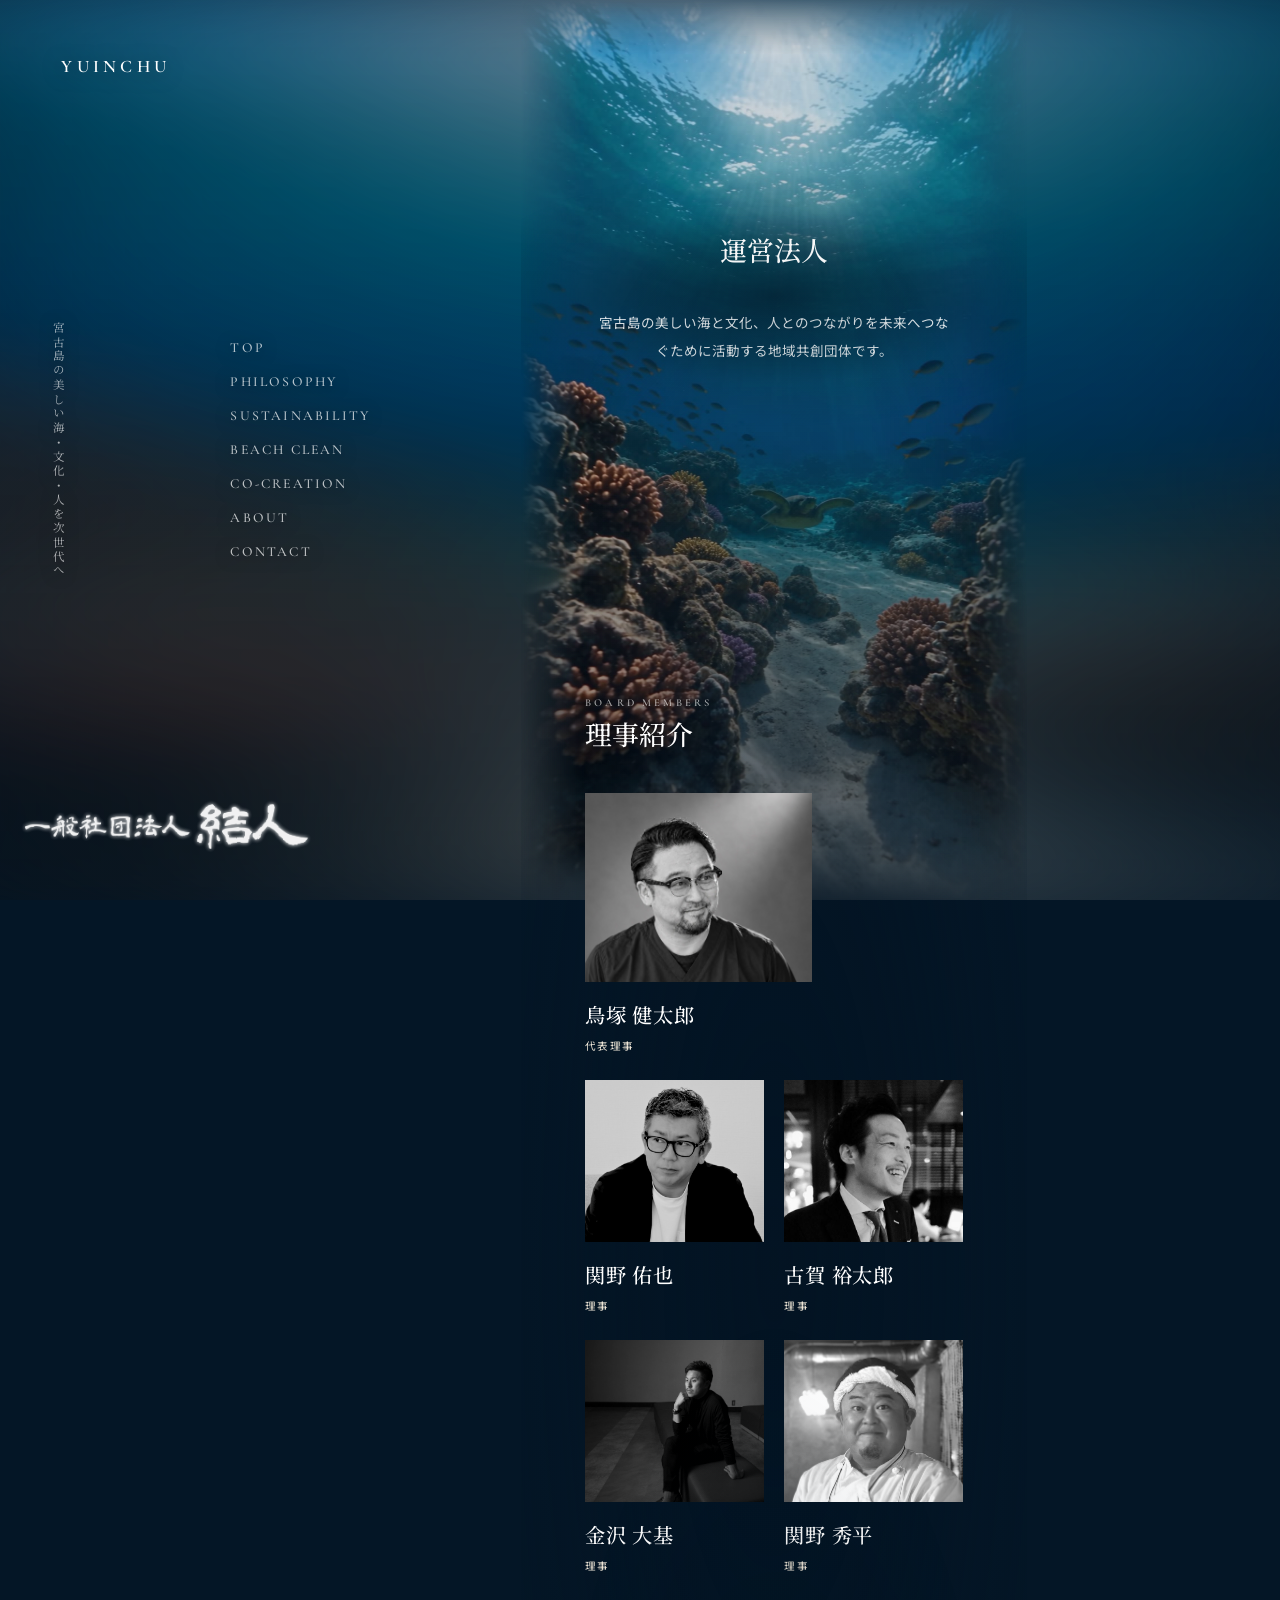
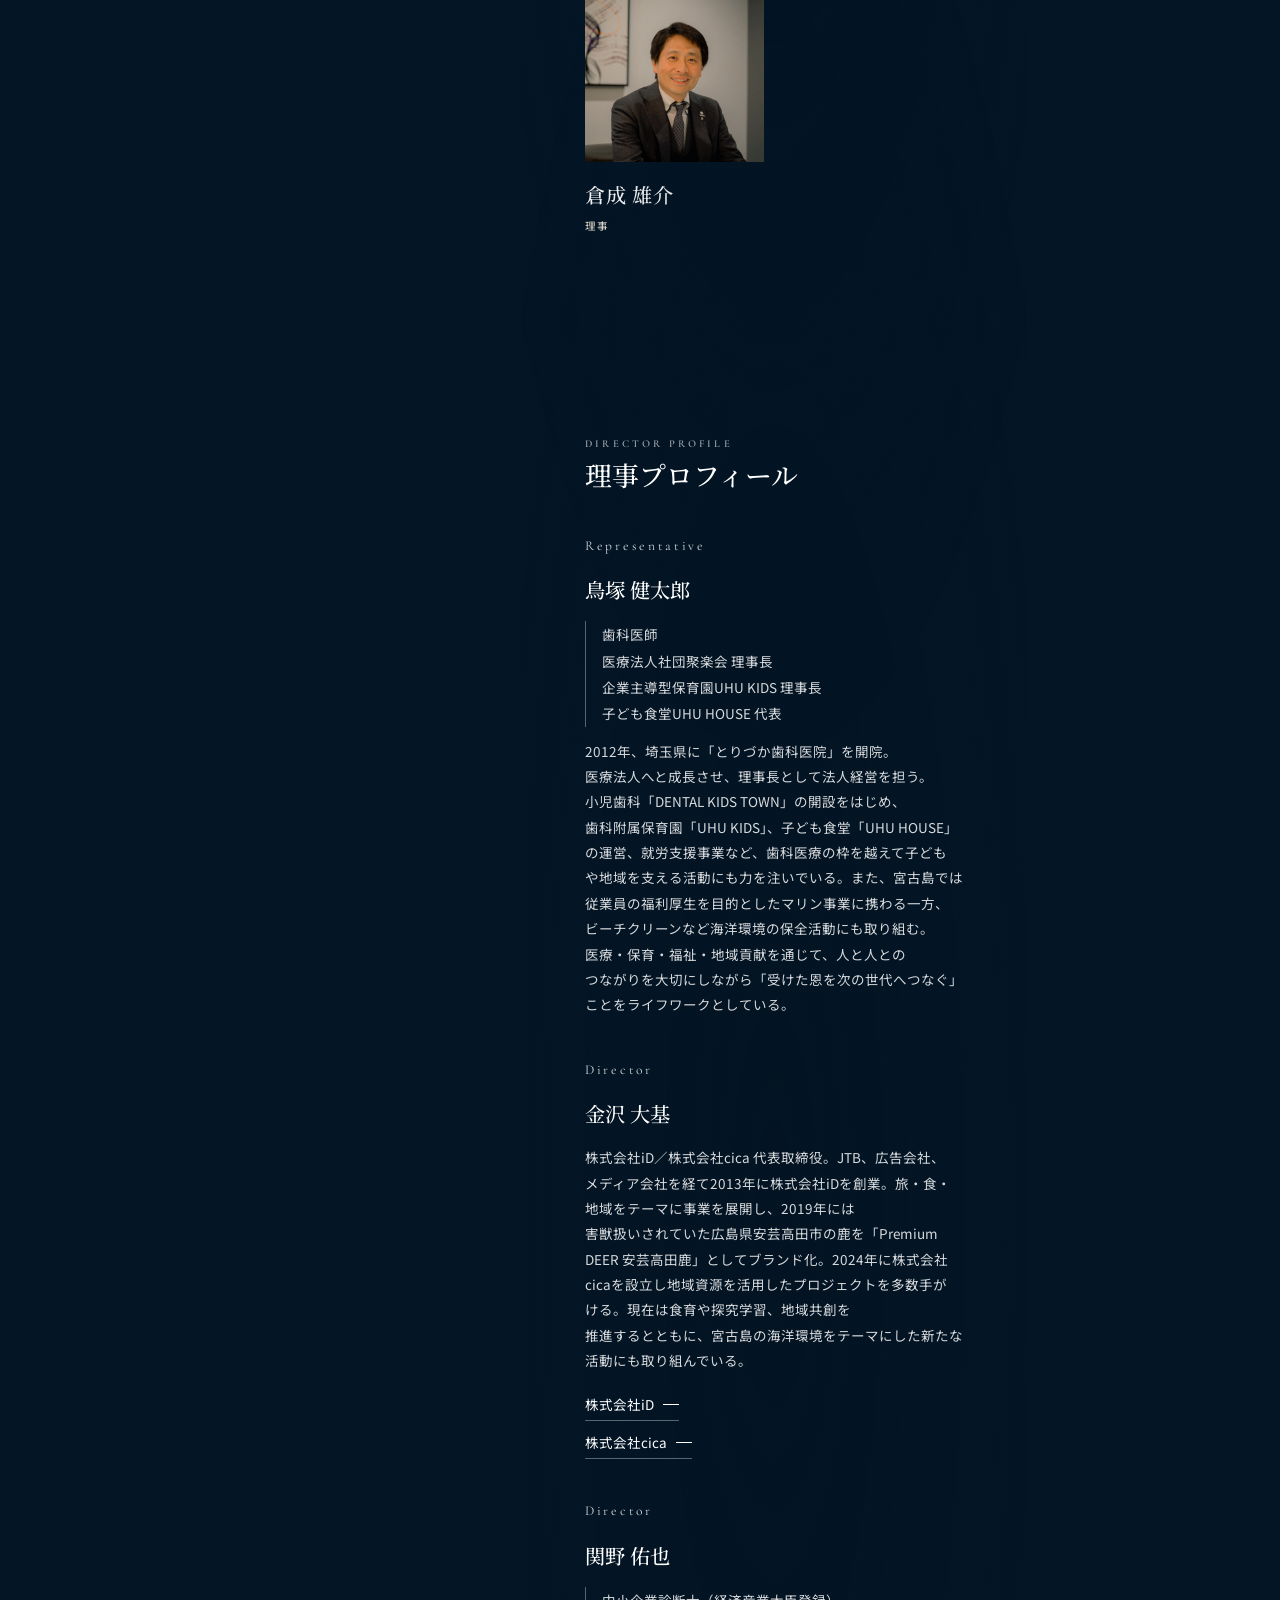
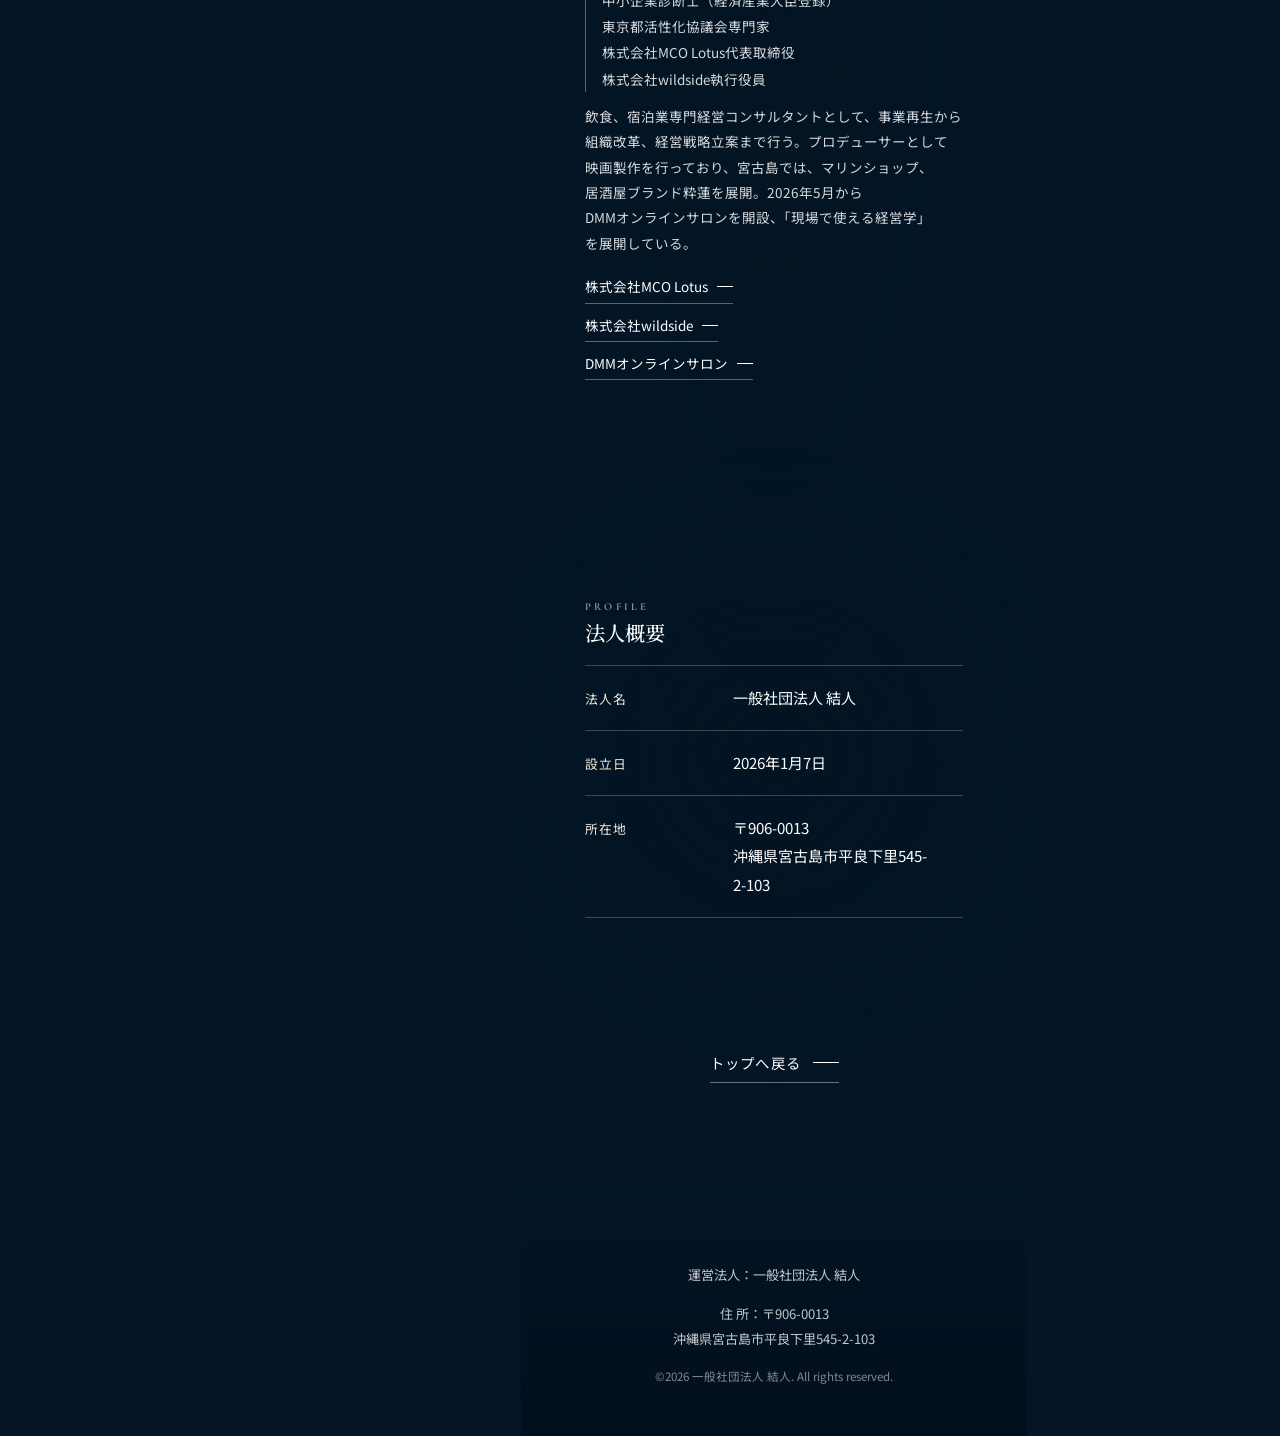
==== about.html @ 59a8d941 "Adjust director profile links" ====
<!DOCTYPE html>
<html lang="ja">
<head>
  <meta charset="UTF-8">
  <meta name="viewport" content="width=device-width, initial-scale=1.0">
  <meta name="robots" content="noindex, nofollow">
  <meta name="description" content="一般社団法人 結人の運営法人情報と理事紹介ページです。">
  <title>運営法人｜一般社団法人 結人</title>
  <link rel="icon" href="assets/favicon.png" type="image/png">
  <link rel="stylesheet" href="style_motion.css?v=260915-1">
  <link rel="preconnect" href="https://fonts.googleapis.com">
  <link rel="preconnect" href="https://fonts.gstatic.com" crossorigin>
  <link href="https://fonts.googleapis.com/css2?family=Noto+Sans+JP:wght@300;400;500;700&family=Noto+Serif+JP:wght@400;500;600&family=Cormorant+Garamond:wght@400;500;600&display=swap" rel="stylesheet">
  <style>
    /* ══════════════════════════════════════════════════════════
       運営法人ページ｜トップと同じ土台（style_dive-a.css）に乗せる。

       ■ トップとの違いはひとつだけ
         トップは映像がスクロールで動く。ここは静止画で止まっている。
         下層まで動かすと体験が重なるうえ、6.4MBの映像を全ページで
         読ませることになるため（2026-09-05 に決めた）。
       ══════════════════════════════════════════════════════════ */

    /* 水の色は固定。トップのように深さで変わらない */
    .dive-tint { opacity: 0.44; }

    /* ── 入口｜法人名とひとこと ───────────────────────── */
    .sc--head { justify-content: center; text-align: center; min-height: 78svh; }
    .head__inner { width: 100%; }
    .head__logo {
      width: min(280px, 72%);
      margin: 0 auto 30px;
      filter: brightness(0) invert(1);
      opacity: 0.94;
    }
    .head__lead {
      margin: 0;
      font-size: var(--fs-small);
      line-height: 2.05;
      color: rgba(255, 255, 255, 0.86);
    }

    /* ── 理事｜代表を1枚大きく、続く5名を2列で ─────────── */
    .members { display: grid; gap: 24px; }
    /* 代表は他の理事より一段だけ大きく。並べたときに序列が分かる程度に留める */
    .member-lead figure { margin: 0; width: min(60%, 260px); }
    .member-lead img {
      width: 100%;
      height: clamp(160px, 21vh, 208px);
      object-fit: cover;
      object-position: center 22%;
    }
    .member__name {
      margin: 14px 0 0;
      font-family: var(--font-serif);
      font-size: var(--fs-sub);
      font-weight: 500;
      letter-spacing: 0.04em;
    }
    .member__role {
      margin: 2px 0 0;
      font-size: var(--fs-label);
      letter-spacing: 0.14em;
      color: var(--sand);
    }
    .member-grid {
      display: grid;
      grid-template-columns: 1fr 1fr;
      gap: 22px 18px;
    }
    .member-grid figure { margin: 0; }
    .member-grid img {
      width: 100%;
      height: clamp(132px, 18vh, 172px);
      object-fit: cover;
      object-position: center 22%;
    }
    /* ── 理事プロフィール｜読み物として罫線で区切る ───────── */
    .profiles { display: grid; gap: 34px; }
    .profile { display: grid; gap: 12px; }
    .profile__role {
      margin: 0;
      font-family: var(--font-en);
      font-size: 0.82rem;
      letter-spacing: 0.2em;
      color: var(--sand);
    }
    .profile__name {
      margin: 0;
      font-family: var(--font-serif);
      font-size: var(--fs-sub);
      font-weight: 500;
    }
    .profile__meta {
      margin: 0;
      padding-left: 16px;
      border-left: 1px solid rgba(255, 255, 255, 0.34);
      font-size: var(--fs-small);
      line-height: 1.95;
      color: rgba(255, 255, 255, 0.78);
    }
    .profile p { margin: 0; font-size: var(--fs-small); color: rgba(255, 255, 255, 0.84); }
    .profile__links { margin: 4px 0 0; padding: 0; list-style: none; display: grid; gap: 7px; }
    .profile__links a {
      display: inline-flex;
      align-items: center;
      gap: 9px;
      padding-bottom: 3px;
      border-bottom: 1px solid rgba(255, 255, 255, 0.34);
      font-size: var(--fs-small);
      transition: border-color 400ms ease;
    }
    .profile__links a::after { content: ''; width: 16px; height: 1px; background: currentColor; }
    .profile__links a:hover { border-color: #fff; }

    /* ── 締め｜トップへ戻る ───────────────────────────── */
    .sc--back { justify-content: center; text-align: center; min-height: 0; padding-block: clamp(40px, 6vh, 74px) clamp(70px, 11vh, 130px); }

    @media (min-width: 768px) {
      .member-grid { gap: 24px 20px; }
      .profiles { gap: 40px; }
    }

    /* ⚠️ 広い画面では左下にロゴが固定で出るので、入口のロゴは消す。
       両方出すと同じロゴが2つ並ぶ（フッターのロゴと同じ理由）。 */
    @media (min-width: 1100px) {
      .head__logo { display: none; }
      .sc--head { min-height: 66svh; }
    }
  </style>
</head>
<body>

  <!-- 背景。トップと同じ組み方だが、動かさず1コマで止めている -->
  <div class="dive-stage" aria-hidden="true">
    <div class="dive-ambient">
      <img src="assets/dive/dive-reef.jpg" alt="">
    </div>
    <div class="dive-window" id="dive-window">
      <img src="assets/dive/dive-reef.jpg" alt="">
    </div>
    <div class="dive-tint"></div>
  </div>

  <p class="side-copy" aria-hidden="true">宮古島の美しい海・文化・人を次世代へ</p>
  <a class="side-logo" href="index.html" aria-label="一般社団法人 結人 トップへ">
    <img src="assets/footer-logo.png" alt="">
  </a>

  <header class="site-header" id="top">
    <div class="site-header__inner">
      <a class="brand" href="index.html" aria-label="一般社団法人 結人 トップへ">YUINCHU</a>
      <nav class="global-nav" id="global-nav" aria-label="サイトナビゲーション">
        <a href="index.html">TOP</a>
        <a href="index.html#philosophy">PHILOSOPHY</a>
        <a href="index.html#sustainability">SUSTAINABILITY</a>
        <a href="index.html#beach-clean">BEACH CLEAN</a>
        <a href="index.html#co-creation">CO-CREATION</a>
        <a href="index.html#company">ABOUT</a>
        <a href="index.html#contact">CONTACT</a>
      </nav>
      <button class="menu-button" id="menu-button" type="button" aria-label="メニューを開閉" aria-controls="global-nav" aria-expanded="false">
        <span></span><span></span><span></span>
      </button>
    </div>
  </header>

  <main>

    <!-- ── 1. 入口 ─────────────────────────────────────── -->
    <section class="sc sc--head" aria-labelledby="about-title">
      <div class="head__inner readable">
        <img class="head__logo" src="assets/footer-logo.png" alt="">
        <h1 class="t-lead" id="about-title" lang="ja">運営法人</h1>
        <p class="head__lead">宮古島の美しい海と文化、人とのつながりを未来へつなぐために活動する地域共創団体です。</p>
      </div>
    </section>

    <!-- ── 2. 理事紹介｜代表を1枚大きく、続く5名を2列で ──── -->
    <section class="sc sc--members" aria-labelledby="members-title">
      <div class="readable" data-motion="slide">
        <p class="rail rail--flat" aria-hidden="true">BOARD MEMBERS</p>
        <h2 class="t-lead" id="members-title" lang="ja">理事紹介</h2>
        <div class="members">
          <div class="member-lead">
            <figure>
              <img src="assets/directors/torizuka-kentaro-20260925.jpg" alt="鳥塚 健太郎" loading="lazy">
              <figcaption>
                <p class="member__name" lang="ja">鳥塚 健太郎</p>
                <p class="member__role">代表理事</p>
              </figcaption>
            </figure>
          </div>
          <div class="member-grid">
            <figure>
              <img src="assets/directors/sekino-yuya.jpg" alt="関野 佑也" loading="lazy">
              <figcaption>
                <p class="member__name" lang="ja">関野 佑也</p>
                <p class="member__role">理事</p>
              </figcaption>
            </figure>
            <figure>
              <img src="assets/directors/koga-yutaro.jpg" alt="古賀 裕太郎" loading="lazy">
              <figcaption>
                <p class="member__name" lang="ja">古賀 裕太郎</p>
                <p class="member__role">理事</p>
              </figcaption>
            </figure>
            <figure>
              <img src="assets/directors/kanazawa-daiki.jpg" alt="金沢 大基" loading="lazy">
              <figcaption>
                <p class="member__name" lang="ja">金沢 大基</p>
                <p class="member__role">理事</p>
              </figcaption>
            </figure>
            <figure>
              <img src="assets/directors/sekino-shuhei.jpg" alt="関野 秀平" loading="lazy">
              <figcaption>
                <p class="member__name" lang="ja">関野 秀平</p>
                <p class="member__role">理事</p>
              </figcaption>
            </figure>
            <figure>
              <img src="assets/directors/kuranari-yusuke.jpg" alt="倉成 雄介" loading="lazy">
              <figcaption>
                <p class="member__name" lang="ja">倉成 雄介</p>
                <p class="member__role">理事</p>
              </figcaption>
            </figure>
          </div>
        </div>
      </div>
    </section>

    <!-- ── 3. 理事プロフィール｜読み物 ─────────────────── -->
    <section class="sc sc--profiles" aria-labelledby="profiles-title">
      <div class="readable" data-motion="lines">
        <p class="rail rail--flat" aria-hidden="true">DIRECTOR PROFILE</p>
        <h2 class="t-lead" id="profiles-title" lang="ja">理事プロフィール</h2>
        <div class="profiles">
          <article class="profile">
            <p class="profile__role">Representative</p>
            <h3 class="profile__name" lang="ja">鳥塚 健太郎</h3>
            <p class="profile__meta">歯科医師<br>医療法人社団聚楽会 理事長<br>企業主導型保育園UHU KIDS 理事長<br>子ども食堂UHU HOUSE 代表</p>
            <p>2012年、埼玉県に「とりづか歯科医院」を開院。医療法人へと成長させ、理事長として法人経営を担う。小児歯科「DENTAL KIDS TOWN」の開設をはじめ、歯科附属保育園「UHU KIDS」、子ども食堂「UHU HOUSE」の運営、就労支援事業など、歯科医療の枠を越えて子どもや地域を支える活動にも力を注いでいる。また、宮古島では従業員の福利厚生を目的としたマリン事業に携わる一方、ビーチクリーンなど海洋環境の保全活動にも取り組む。医療・保育・福祉・地域貢献を通じて、人と人とのつながりを大切にしながら「受けた恩を次の世代へつなぐ」ことをライフワークとしている。</p>
          </article>
          <article class="profile">
            <p class="profile__role">Director</p>
            <h3 class="profile__name" lang="ja">金沢 大基</h3>
            <p>株式会社iD／株式会社cica 代表取締役。JTB、広告会社、メディア会社を経て2013年に株式会社iDを創業。旅・食・地域をテーマに事業を展開し、2019年には害獣扱いされていた広島県安芸高田市の鹿を「Premium DEER 安芸高田鹿」としてブランド化。2024年に株式会社cicaを設立し地域資源を活用したプロジェクトを多数手がける。現在は食育や探究学習、地域共創を推進するとともに、宮古島の海洋環境をテーマにした新たな活動にも取り組んでいる。</p>
            <ul class="profile__links">
              <li><a href="https://id-project.jp" target="_blank" rel="noopener">株式会社iD</a></li>
              <li><a href="https://cica-project.jp" target="_blank" rel="noopener">株式会社cica</a></li>
            </ul>
          </article>
          <article class="profile">
            <p class="profile__role">Director</p>
            <h3 class="profile__name" lang="ja">関野 佑也</h3>
            <p class="profile__meta">中小企業診断士（経済産業大臣登録）<br>東京都活性化協議会専門家<br>株式会社MCO Lotus代表取締役<br>株式会社wildside執行役員</p>
            <p>飲食、宿泊業専門経営コンサルタントとして、事業再生から組織改革、経営戦略立案まで行う。プロデューサーとして映画製作を行っており、宮古島では、マリンショップ、居酒屋ブランド粋蓮を展開。2026年5月からDMMオンラインサロンを開設、「現場で使える経営学」を展開している。</p>
            <ul class="profile__links">
              <li><a href="https://www.mco-lotus.com" target="_blank" rel="noopener">株式会社MCO Lotus</a></li>
              <li><a href="https://owakarenouta-movie.com" target="_blank" rel="noopener">株式会社wildside</a></li>
              <li><a href="https://lounge.dmm.com/detail/10119/" target="_blank" rel="noopener">DMMオンラインサロン</a></li>
            </ul>
          </article>
        </div>
      </div>
    </section>

    <!-- ── 4. 法人概要 ─────────────────────────────────── -->
    <section class="sc sc--company" aria-labelledby="profile-title">
      <div class="company__inner readable" data-motion="stack">
        <p class="rail rail--flat" aria-hidden="true">PROFILE</p>
        <h2 class="t-mid" id="profile-title" lang="ja">法人概要</h2>
        <dl class="company__table">
          <div><dt>法人名</dt><dd>一般社団法人 結人</dd></div>
          <div><dt>設立日</dt><dd>2026年1月7日</dd></div>
          <div><dt>所在地</dt><dd>〒906-0013<br>沖縄県宮古島市平良下里545-2-103</dd></div>
        </dl>
      </div>
    </section>

    <!-- ── 5. 戻る ─────────────────────────────────────── -->
    <section class="sc sc--back">
      <a class="link-arrow" href="index.html#philosophy" data-motion="pop">トップへ戻る</a>
    </section>

    <footer class="footer">
      <div class="footer__inner">
        <img src="assets/footer-logo.png" alt="一般社団法人 結人" width="150">
        <p>運営法人：一般社団法人 結人</p>
        <address>住 所：〒906-0013<br>沖縄県宮古島市平良下里545-2-103</address>
        <p class="footer__copy">&copy;2026 一般社団法人 結人. All rights reserved.</p>
      </div>
    </footer>

  </main>

  <script>
    // ── メニュー ───────────────────────────────────────
    const menuButton = document.getElementById('menu-button');
    const globalNav = document.getElementById('global-nav');
    const header = document.querySelector('.site-header');

    menuButton.addEventListener('click', () => {
      const isOpen = globalNav.classList.toggle('is-open');
      menuButton.classList.toggle('is-active', isOpen);
      document.body.classList.toggle('is-menu-open', isOpen);
      menuButton.setAttribute('aria-expanded', String(isOpen));
    });
    globalNav.querySelectorAll('a').forEach((link) => {
      link.addEventListener('click', () => {
        globalNav.classList.remove('is-open');
        menuButton.classList.remove('is-active');
        document.body.classList.remove('is-menu-open');
        menuButton.setAttribute('aria-expanded', 'false');
      });
    });
    const updateHeader = () => header.classList.toggle('is-scrolled', window.scrollY > 40);
    window.addEventListener('scroll', updateHeader, { passive: true });
    updateHeader();

    // ── 文字の出現 ─────────────────────────────────────
    // 隠す指定は JS 側から当てる。JS を切っても文字は読める。
    // ⚠️ IntersectionObserver を使わない。監視が発火しないまま通り過ぎると、
    //    その節の文字が隠れたまま残る（2026-09-05 にトップで実際に起きた）。
    //    スクロールのたびに位置を見て、画面に入った／通り過ぎたものは必ず出す。
    if (!window.matchMedia('(prefers-reduced-motion: reduce)').matches) {
      const targets = document.querySelectorAll('[data-motion]');
      targets.forEach((el) => el.classList.add('mo'));
      let pending = Array.from(targets);

      const sweep = () => {
        if (!pending.length) return;
        const vh = window.innerHeight;
        pending = pending.filter((el) => {
          const rect = el.getBoundingClientRect();
          if ((rect.top < vh * 0.92 && rect.bottom > 0) || rect.bottom <= 0) {
            el.classList.add('is-in');
            return false;
          }
          return true;
        });
      };

      let ticking = false;
      const onScroll = () => {
        if (ticking) return;
        ticking = true;
        requestAnimationFrame(() => { sweep(); ticking = false; });
      };
      window.addEventListener('scroll', onScroll, { passive: true });
      window.addEventListener('resize', onScroll);
      sweep();
    }
  </script>
</body>
</html>
---- style_motion.css ----
@import url('./style_dive-a.css?v=260907-type-4');
/* Motion study, 2026-09-15. Shared original remains untouched.
   One fixed film window; movement belongs to the water, type and photographs. */
@view-transition { navigation: auto; }
::view-transition-old(root) { animation: passage-out .35s ease both; }
::view-transition-new(root) { animation: passage-in .65s ease both; }
@keyframes passage-out { to { opacity: 0; } }
@keyframes passage-in { from { opacity: 0; transform: translateY(12px); } }
.motion-edition { --current: 0; --depth: 0; --surface: 0; }
.motion-edition main { --fs-hero: clamp(1.9rem, 8.8cqw, 3.05rem); --fs-lead: clamp(1.35rem, 6.1cqw, 2rem); }
.motion-edition .sc { overflow-x: clip; overflow-y: visible; }
.motion-edition .readable::before { inset: -28% -12%; }
.motion-edition .dive-window { view-transition-name: ocean; }
.motion-edition .dive-tint { background: linear-gradient(180deg, #06374400, #021a2ed9); }
.motion-edition .hero__marquee-track { animation: none; }
.motion-edition .hero__marquee-item { font-size: 10px; letter-spacing: .15em; }
.motion-edition .hero__marquee { bottom: 25px; }
.motion-edition .hero__inner { width: 100%; }
.motion-edition .hero__title { line-height: 1.65; letter-spacing: .075em; }
.motion-edition .hero__en { line-height: 1.8; font-size: 10px; }
/* Sticky is enabled only after the choreography has initialized. JS failure stays a normal page. */
.motion-ready .sc.sc--hero { display: block; height: 155svh; padding-block: 0; }
.motion-ready .hero__hold { position: sticky; top: 0; height: 100svh; display: grid; align-items: center; }
.motion-ready .hero__inner { transform: translate3d(0,var(--hero-y,0px),0) scale(var(--hero-scale,1)); opacity: var(--hero-alpha,1); }
.motion-ready .hero__title span { transform-origin: 50% 80%; }
/* Waterline: type gathers around a shared horizon, rests, then releases. */
.motion-ready .sc.sc--break { display: block; height: 195svh; min-height: 0; padding-block: 0; }
.motion-ready .break__hold { position: sticky; top: 0; height: 100svh; display: grid; align-items: center; }
.motion-edition .sc--break .t-huge { font-size: clamp(2rem,9.8cqw,3.35rem); line-height: 1.65; letter-spacing: .03em; }
.motion-edition .break__line { display: inline-block; }
.motion-ready .break__line:first-child { transform: translate3d(var(--line-x,0px),var(--line-y,0px),0); }
.motion-ready .break__line:last-child { transform: translate3d(calc(-1 * var(--line-x,0px)),calc(-1 * var(--line-y,0px)),0); }
.motion-ready .break__inner { transform: scale(var(--break-scale,1)); }
.water-rings { position: absolute; width: min(88vh,85vw); height: min(88vh,85vw); top: 50%; left: 50%; transform: translate(-50%,-50%) scale(var(--ring-scale,1)); opacity: var(--surface); stroke: #dbf8f0; stroke-width: .55; }
.water-rings circle:nth-child(2) { stroke-dasharray: 2 12; }
.water-rings circle:nth-child(3) { opacity: .35; }
.water-light { position: absolute; inset: -12%; background: conic-gradient(from 166deg at 60% -10%, transparent 0deg, #defbf91a 8deg, transparent 15deg, #e8fff00c 22deg, transparent 29deg); opacity: var(--light,0); transform: translate3d(var(--light-x,0px),0,0); }
/* A continuous score, readable even with motion paused. */
.journey { position: fixed; z-index: 40; right: 32px; top: 50%; display: grid; justify-items: center; gap: 14px; font: 14px var(--font-en); letter-spacing: .1em; color: #f4f0e5; transform: translateY(-50%); pointer-events: none; }
.journey__line { width: 1px; height: 116px; background: #ffffff26; position: relative; }
.journey__line::after { content:''; position: absolute; inset: 0; background: #efe7d8; transform: scaleY(var(--current)); transform-origin: top; }
.journey__total { opacity: .5; font-size: 11px; }
.motion-toggle { position: fixed; z-index: 70; right: 23px; bottom: 23px; width: 40px; height: 40px; border: 1px solid #ffffff55; border-radius: 50%; background: #05263780; color: #fff; cursor: pointer; backdrop-filter: blur(8px); }
.motion-toggle:hover { background: #0d5269; }
.motion-toggle:focus-visible, .motion-edition a:focus-visible, .motion-edition summary:focus-visible { outline: 2px solid var(--sand); outline-offset: 7px; }
/* Existing words become sculptural marks. Paragraphs stay still after arrival. */
.motion-edition .philosophy__grid { gap: 22px; }
.motion-edition .philosophy__grid > .rail { position: sticky; top: 24vh; }
.motion-edition .acts__inner { width: 100%; }
.motion-edition .act { display: block; padding: 38px 0; }
.motion-edition .act__en { font-size: clamp(2.8rem,13.8cqw,4.8rem); letter-spacing: -.025em; line-height: 1.1; margin-bottom: 12px; color: #efe7d8; }
.motion-edition .act__title { margin-bottom: 14px; }
.motion-edition .act__text { max-width: 32em; }
.motion-ready .act::before, .motion-ready .act:last-child::after { transform: scaleX(var(--rule,1)); }
.motion-ready .act__en { transform: translate3d(var(--act-x,0px),0,0); }
.motion-edition .act__text { padding-left: 1.4em; border-left: 1px solid #bcdedc40; }
/* Actual photographs replace the automatic duplicate marquee with a scroll-controlled sequence. */
.motion-edition .sc--beach { padding-bottom: 0; }
.motion-edition .beach__head { padding-inline: 0; }
.motion-edition .gallery-journey { margin-inline: calc(var(--pad) * -1); }
.motion-edition .beach__strip { margin: 0; overflow-x: auto; scrollbar-width: thin; scrollbar-color: #efe7d8 transparent; }
.motion-edition .beach__track { animation: none; gap: 20px; padding-inline: 20px; }
.motion-edition .beach__track figure { width: clamp(240px, 38vw, 400px); }
.motion-edition .beach__track figure[aria-hidden] { display: none; }
.motion-edition .beach__track img { height: min(54svh,420px); border-radius: 0; object-fit: cover; }
.motion-ready .gallery-journey { height: 260svh; }
.motion-ready .gallery-hold { position: sticky; top: 0; height: 100svh; display: flex; flex-direction: column; justify-content: center; }
.motion-ready .beach__strip { overflow: hidden; }
.motion-ready .beach__track { transform: translate3d(var(--gallery-x,0px),0,0); }
.motion-ready .beach__track figure { transform: translate3d(0,var(--photo-y,0px),0) rotate(var(--photo-r,0deg)); }
.gallery-meter { display: flex; align-items: center; gap: 18px; margin: 24px 24px 0; font: 13px var(--font-en); color: #fff9; }
.gallery-meter i { flex: 1; height: 1px; background: #fff3; position: relative; }
.gallery-meter i::after { content: ''; position: absolute; inset: 0; background: #efe7d8; transform: scaleX(var(--gallery-p,0)); transform-origin: left; }
/* Co-creation: a vertical thread connects the three existing ideas. */
.motion-edition .ruled { position: relative; gap: 32px; margin-top: 44px; padding-left: 20px; }
.motion-edition .ruled::before { content:''; position:absolute; left: 0; top: 8px; bottom: 8px; width: 1px; background: #d4e6db88; transform: scaleY(var(--thread,1)); transform-origin: top; }
.motion-edition .ruled > div::before { width: 5px; height: 5px; border-radius: 50%; left: -22px; top: 10px; background: #efe7d8; box-shadow: 0 0 14px #d4e6db66; }
.motion-edition .cocreation__head .t-lead { max-height: none; min-height: 250px; }
.motion-ready .cocreation__head .t-lead { transform: translate3d(0,var(--co-y,0px),0); }
.motion-edition .sc--product { min-height: 115svh; }
.motion-edition .product__body .t-lead { line-height: 1.9; }
.motion-edition .cta { position: relative; }
.motion-edition .cta::after { content: ''; position: absolute; inset: -23px -10px; border: 1px solid #e7e4d940; border-radius: 50%; transform: scale(var(--cta-scale,.8)); opacity: var(--cta-opacity,0); pointer-events: none; transition: border-color .35s; }
.motion-edition .cta:hover::after { border-color: #efe7d8; }
.motion-edition .ask[open] .cta::after { opacity: 0; }
/* New reveal primitives: never applied until script is running, no forced replay on reverse scroll. */
.motion-ready [data-arrive] { opacity: 0; transform: translateY(24px); transition: opacity .85s ease, transform 1.1s cubic-bezier(.16,1,.3,1); }
.motion-ready [data-arrive].arrived { opacity: 1; transform: none; }
.motion-ready [data-arrive="type"] { transform: translateY(32px); clip-path: inset(0 0 100% 0); transition: clip-path 1.25s cubic-bezier(.16,1,.3,1), opacity .9s ease, transform 1.25s cubic-bezier(.16,1,.3,1); }
.motion-ready [data-arrive="type"].arrived { clip-path: inset(-10% -5% -10% -5%); transform: none; }
@media (min-width: 768px) { .motion-edition { --pad: clamp(26px,3.3vw,44px); } }
@media (min-width: 1100px) { .water-rings { left: calc(50% + var(--col-x)); } }
@media (max-width: 767px) {
  .motion-edition { --pad: 28px; }
  .journey { right: 10px; top: auto; bottom: 80px; transform: none; gap: 6px; font-size: 11px; }
  .journey__line { height: 50px; }
  .journey__total { display: none; }
  .motion-toggle { right: 9px; bottom: 21px; width: 34px; height: 34px; }
  .motion-ready .sc.sc--hero { height: 135svh; }
  .motion-ready .sc.sc--break { height: 175svh; }
  .motion-ready .gallery-journey { height: 225svh; }
  .motion-edition .beach__track figure { width: 78vw; }
  .motion-edition .beach__track img { height: min(50svh,400px); }
  .motion-edition .global-nav a { transform: translateY(16px); opacity: 0; transition: transform .6s var(--ease-win), opacity .6s ease; }
  .motion-edition .global-nav.is-open a { transform: none; opacity: 1; }
  .motion-edition .global-nav a:nth-child(2) { transition-delay: 35ms; }
  .motion-edition .global-nav a:nth-child(3) { transition-delay: 70ms; }
  .motion-edition .global-nav a:nth-child(4) { transition-delay: 105ms; }
  .motion-edition .global-nav a:nth-child(5) { transition-delay: 140ms; }
  .motion-edition .global-nav a:nth-child(6) { transition-delay: 175ms; }
  .motion-edition .global-nav a:nth-child(7) { transition-delay: 210ms; }
}
/* The pause control preserves scroll position and pin geometry; all photos become touch-scrollable. */
.motion-paused [data-arrive] { opacity: 1; transform: none; clip-path: none; transition: none; }
.motion-paused .hero__inner, .motion-paused .break__inner, .motion-paused .break__line,
.motion-paused .act__en, .motion-paused .cocreation__head .t-lead, .motion-paused .beach__track,
.motion-paused .beach__track figure { transform: none !important; opacity: 1 !important; }
.motion-paused .beach__strip { overflow-x: auto; }
.motion-paused .water-rings, .motion-paused .water-light { display: none; }
.motion-paused *, .motion-paused *::before, .motion-paused *::after { animation: none !important; transition: none !important; }
@media (prefers-reduced-motion: reduce) {
  ::view-transition-old(root), ::view-transition-new(root) { animation: none; }
  .water-rings, .water-light { display: none; }
  .motion-edition .global-nav a { transform: none; opacity: 1; transition: none; }
}

/* Keep the full lead visible without an autonomous marquee. */
.motion-edition .hero__marquee { margin-inline: 0; left: 0; right: 0; padding: 8px 20px; }
.motion-edition .hero__marquee-track { width: auto; display: block; }
.motion-edition .hero__marquee-item { display: block; white-space: normal; padding: 0; line-height: 1.9; }
.motion-edition .hero__marquee-item[aria-hidden] { display: none; }
.motion-paused .hero__en, .motion-paused .hero__title span, .motion-paused .hero__marquee { opacity: 1 !important; filter: none !important; clip-path: none !important; }
.motion-edition .dive-window { background: url('assets/dive/dive-poster.jpg') center / cover; }
@media (prefers-reduced-motion: reduce) {
  .motion-ready .sc.sc--hero, .motion-ready .sc.sc--break { height: auto; min-height: 100svh; }
  .motion-ready .hero__hold, .motion-ready .break__hold { position: relative; }
  .motion-ready .gallery-journey { height: auto; }
  .motion-ready .gallery-hold { position: relative; height: auto; padding-block: 36px; }
}
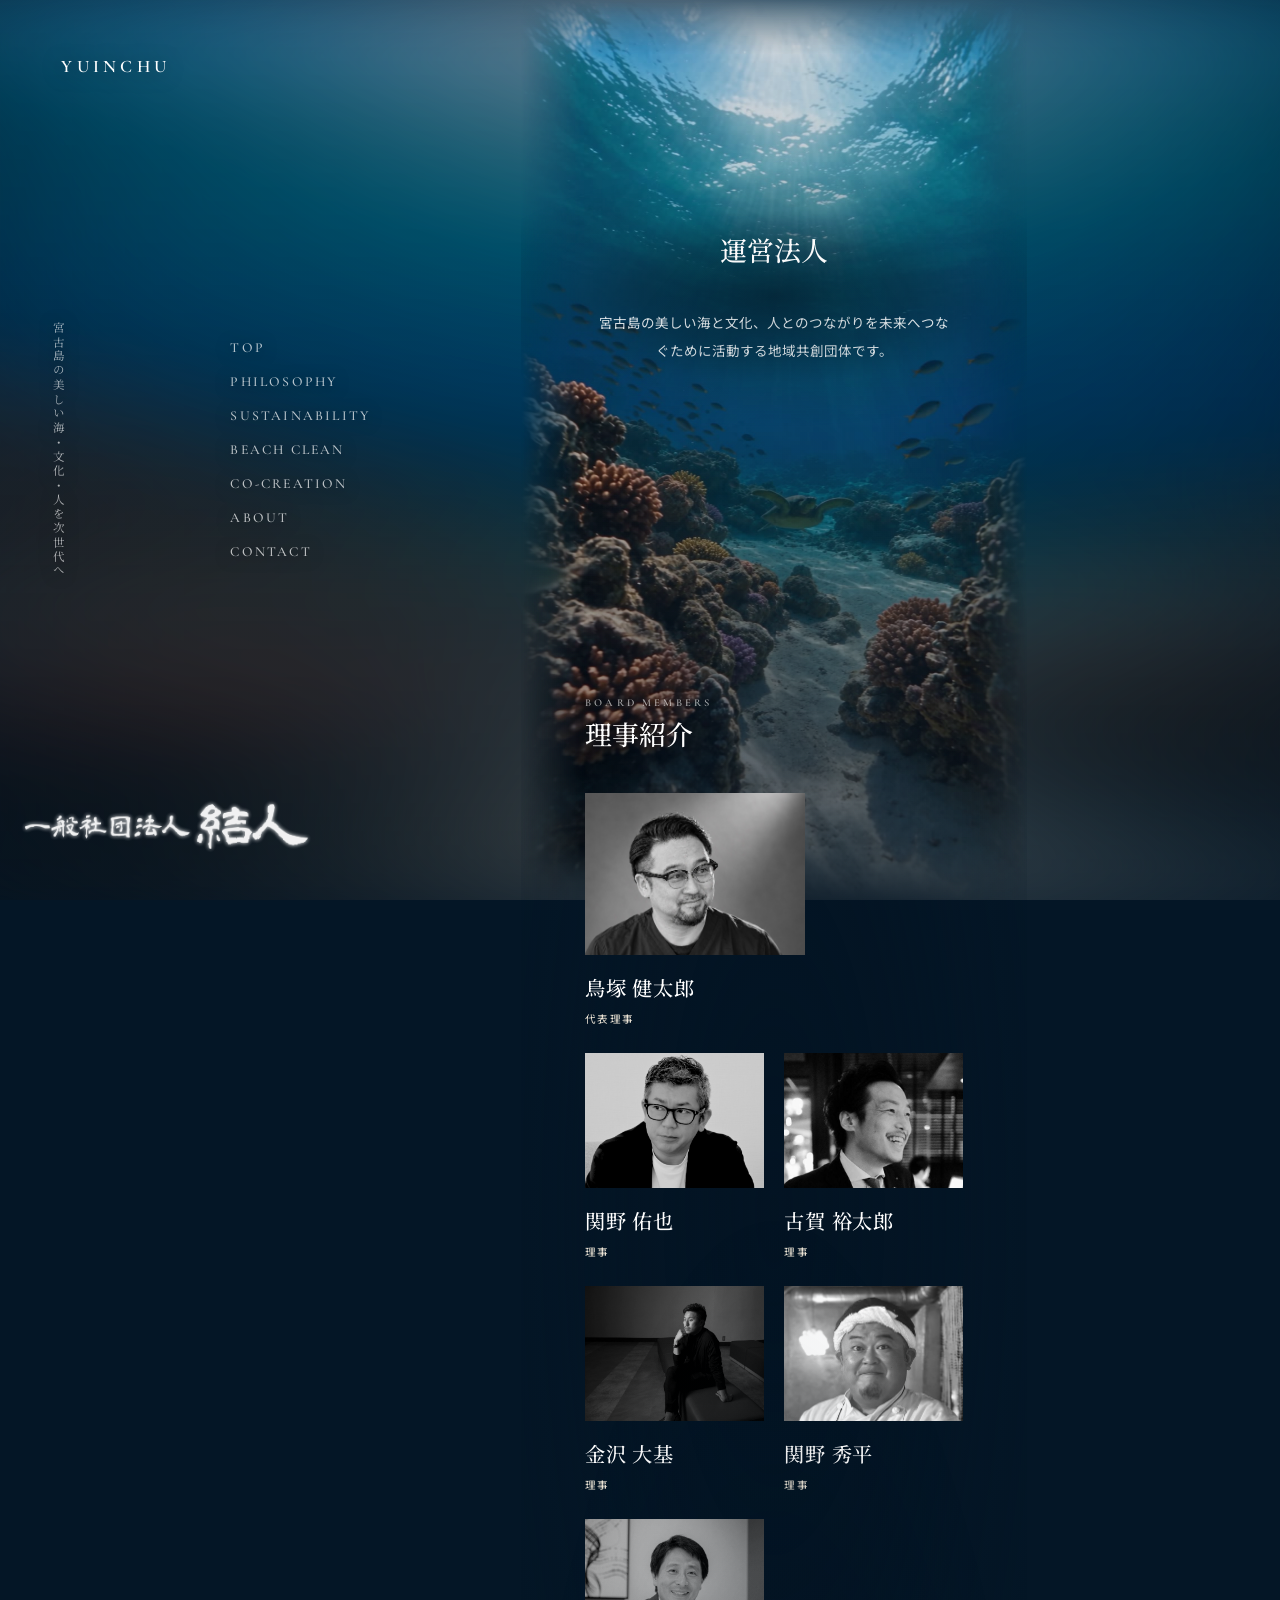
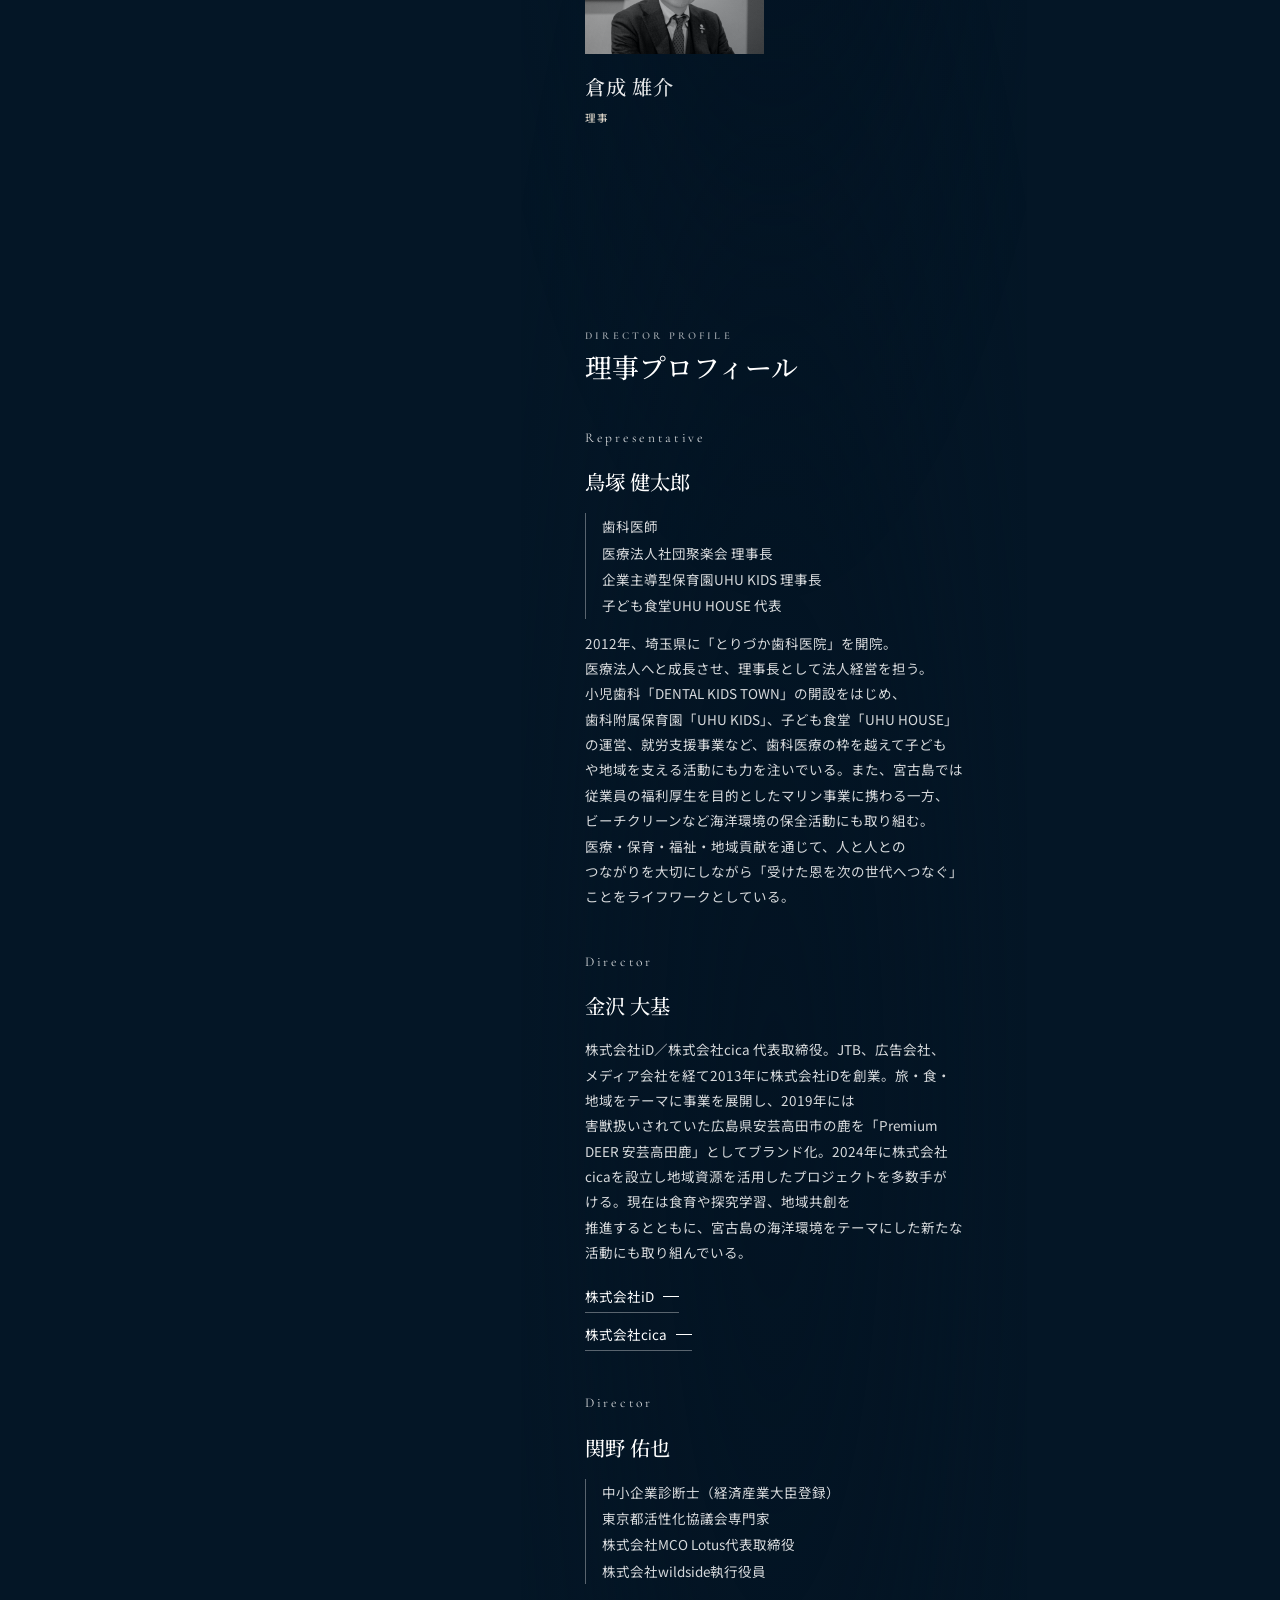
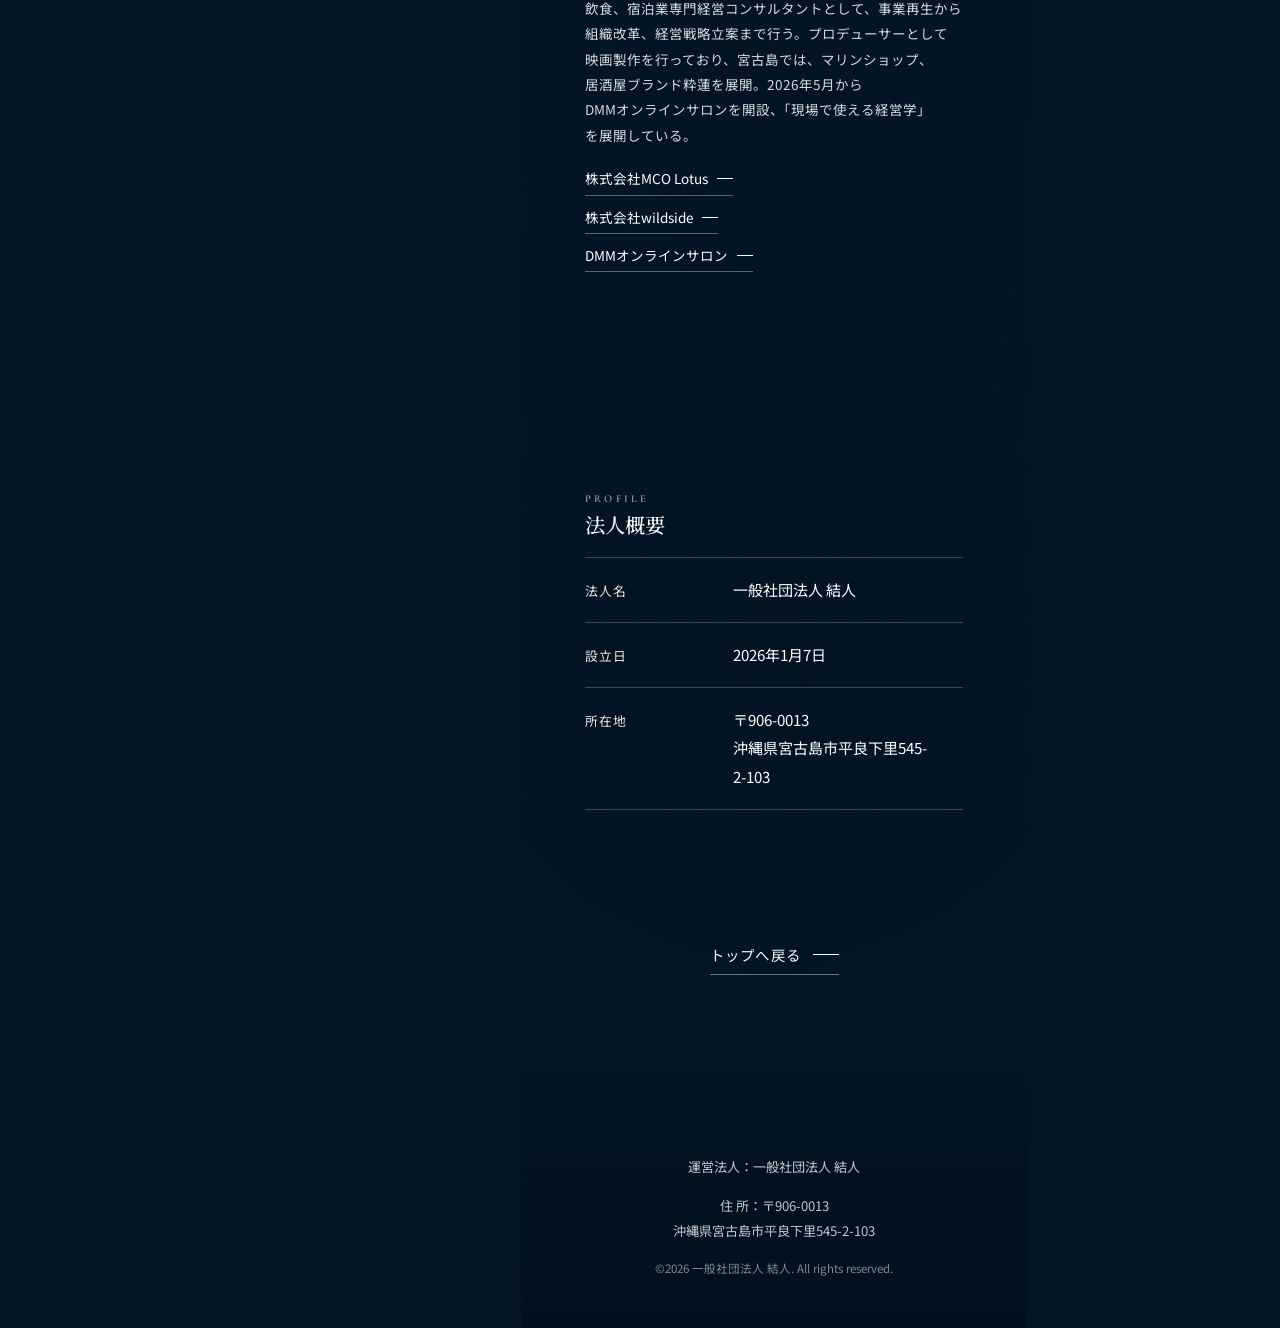
==== commit 3e052a76: "Refine director photo display" ====
--- a/about.html
+++ b/about.html
@@ -43,10 +43,10 @@
     /* ── 理事｜代表を1枚大きく、続く5名を2列で ─────────── */
     .members { display: grid; gap: 24px; }
     /* 代表は他の理事より一段だけ大きく。並べたときに序列が分かる程度に留める */
-    .member-lead figure { margin: 0; width: min(60%, 260px); }
+    .member-lead figure { margin: 0; width: min(60%, 220px); }
     .member-lead img {
       width: 100%;
-      height: clamp(160px, 21vh, 208px);
+      height: clamp(144px, 18vh, 176px);
       object-fit: cover;
       object-position: center 22%;
     }
@@ -68,13 +68,14 @@
       grid-template-columns: 1fr 1fr;
       gap: 22px 18px;
     }
-    .member-grid figure { margin: 0; }
+    .member-grid figure { margin: 0; width: min(100%, 180px); }
     .member-grid img {
       width: 100%;
-      height: clamp(132px, 18vh, 172px);
+      height: clamp(112px, 15vh, 144px);
       object-fit: cover;
       object-position: center 22%;
     }
+    .member-grid img.member-photo--mono { filter: grayscale(1); }
     /* ── 理事プロフィール｜読み物として罫線で区切る ───────── */
     .profiles { display: grid; gap: 34px; }
     .profile { display: grid; gap: 12px; }
@@ -221,7 +222,7 @@
               </figcaption>
             </figure>
             <figure>
-              <img src="assets/directors/kuranari-yusuke.jpg" alt="倉成 雄介" loading="lazy">
+              <img class="member-photo--mono" src="assets/directors/kuranari-yusuke.jpg" alt="倉成 雄介" loading="lazy">
               <figcaption>
                 <p class="member__name" lang="ja">倉成 雄介</p>
                 <p class="member__role">理事</p>
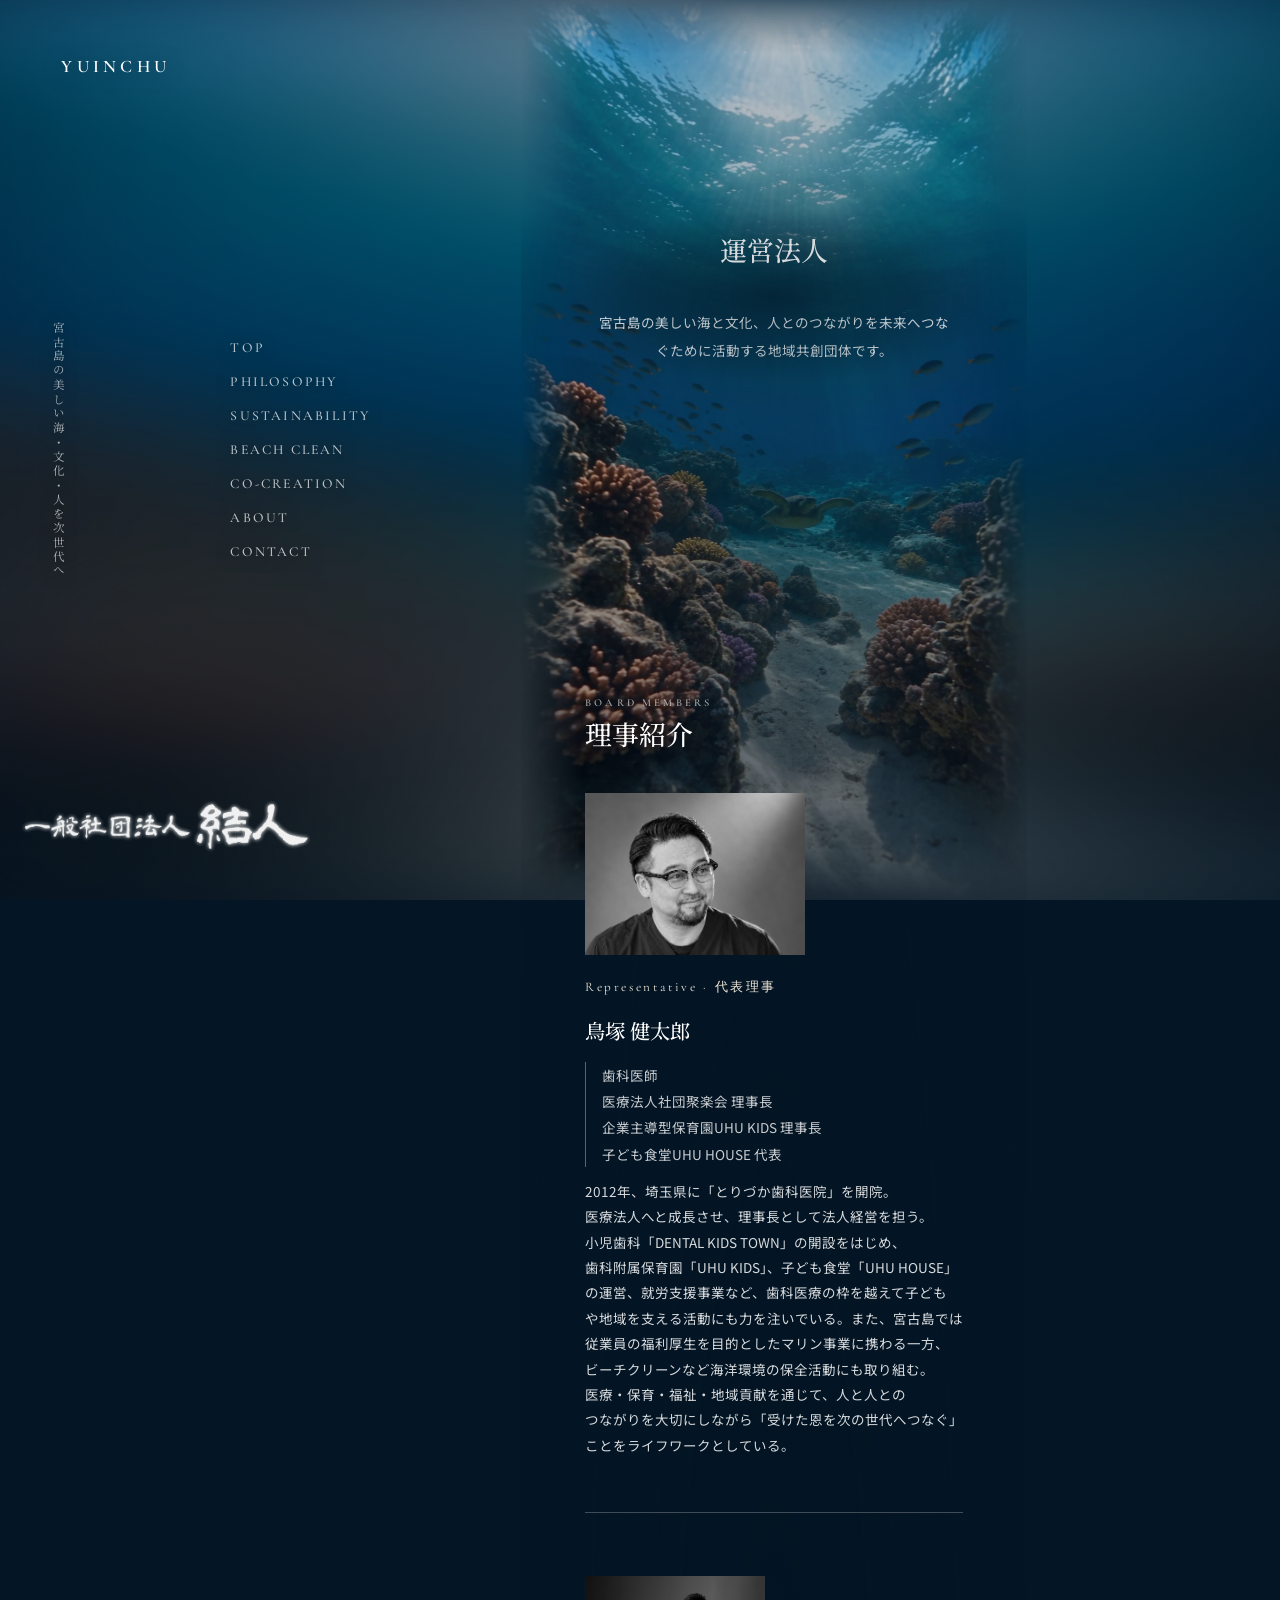
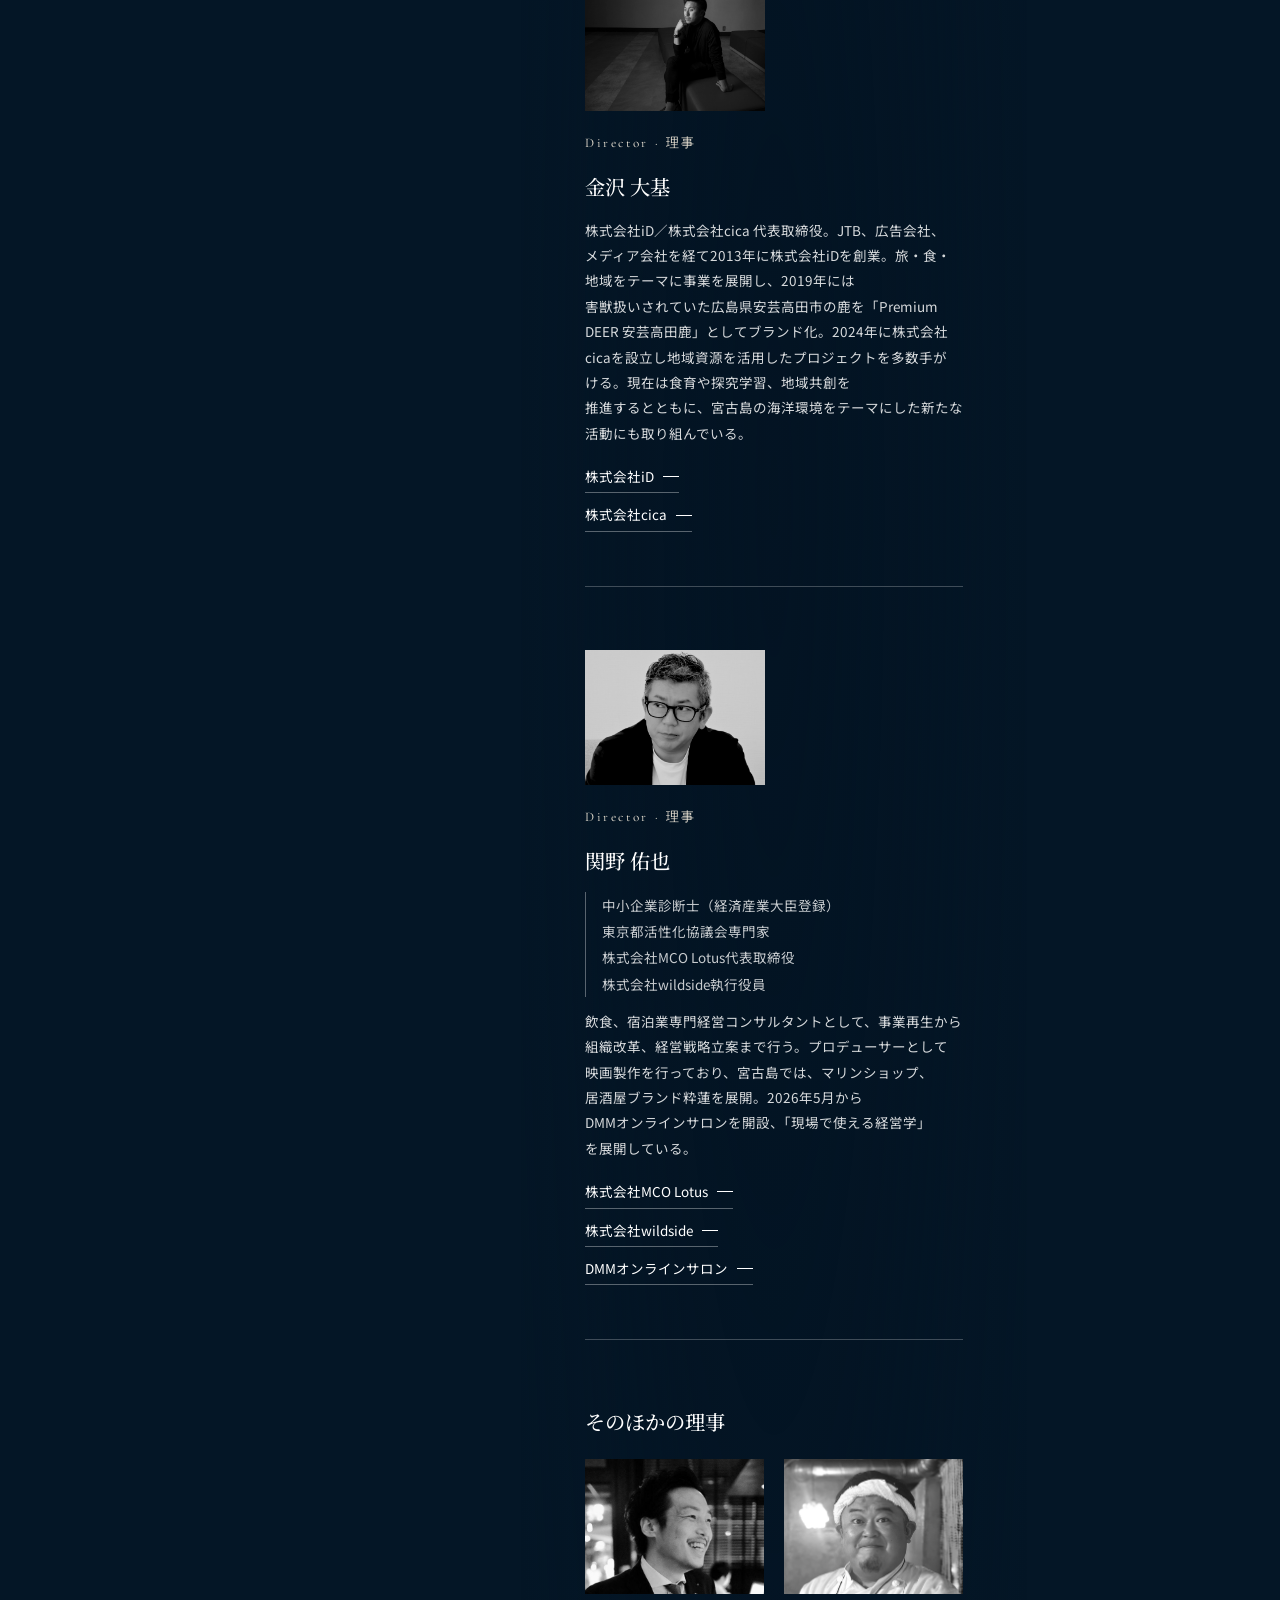
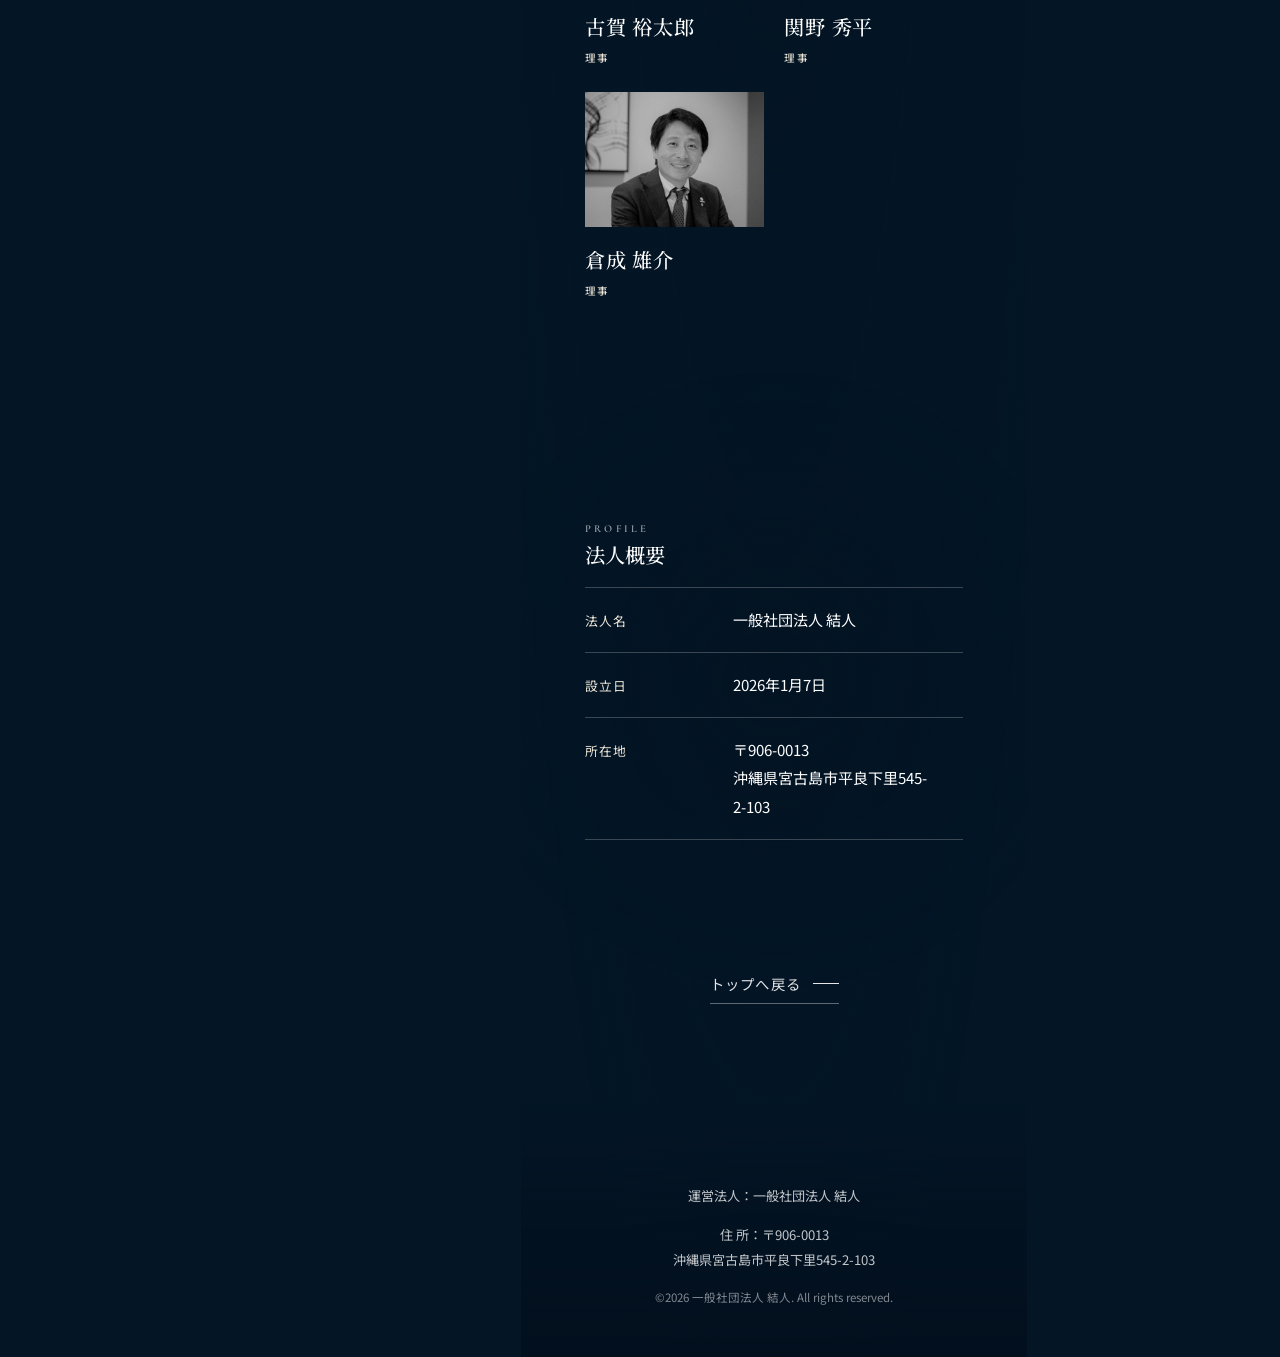
==== commit c5ec74b5: "Pair director portraits with biographies" ====
--- a/about.html
+++ b/about.html
@@ -40,16 +40,23 @@
       color: rgba(255, 255, 255, 0.86);
     }
 
-    /* ── 理事｜代表を1枚大きく、続く5名を2列で ─────────── */
-    .members { display: grid; gap: 24px; }
-    /* 代表は他の理事より一段だけ大きく。並べたときに序列が分かる程度に留める */
-    .member-lead figure { margin: 0; width: min(60%, 220px); }
-    .member-lead img {
+    /* ── 理事｜写真と紹介文を一人ずつ続け、紹介文のない理事を最後に並べる ── */
+    .members { display: grid; gap: clamp(42px, 7vh, 72px); }
+    .profile {
+      display: grid;
+      gap: 12px;
+      padding-bottom: clamp(36px, 6vh, 64px);
+      border-bottom: 1px solid rgba(255, 255, 255, 0.24);
+    }
+    .profile__photo { margin: 0 0 8px; width: min(100%, 180px); }
+    .profile--lead .profile__photo { width: min(100%, 220px); }
+    .profile__photo img {
       width: 100%;
       height: clamp(144px, 18vh, 176px);
       object-fit: cover;
       object-position: center 22%;
     }
+    .profile:not(.profile--lead) .profile__photo img { height: clamp(112px, 15vh, 144px); }
     .member__name {
       margin: 14px 0 0;
       font-family: var(--font-serif);
@@ -63,6 +70,12 @@
       letter-spacing: 0.14em;
       color: var(--sand);
     }
+    .members__more-title {
+      margin: 0 0 18px;
+      font-family: var(--font-serif);
+      font-size: var(--fs-sub);
+      font-weight: 500;
+    }
     .member-grid {
       display: grid;
       grid-template-columns: 1fr 1fr;
@@ -77,9 +90,7 @@
     }
     .member-grid img.member-photo--mono { filter: grayscale(1); }
     /* ── 理事プロフィール｜読み物として罫線で区切る ───────── */
-    .profiles { display: grid; gap: 34px; }
-    .profile { display: grid; gap: 12px; }
-    .profile__role {
+    .profile .profile__role {
       margin: 0;
       font-family: var(--font-en);
       font-size: 0.82rem;
@@ -92,7 +103,7 @@
       font-size: var(--fs-sub);
       font-weight: 500;
     }
-    .profile__meta {
+    .profile .profile__meta {
       margin: 0;
       padding-left: 16px;
       border-left: 1px solid rgba(255, 255, 255, 0.34);
@@ -119,7 +130,6 @@
 
     @media (min-width: 768px) {
       .member-grid { gap: 24px 20px; }
-      .profiles { gap: 40px; }
     }
 
     /* ⚠️ 広い画面では左下にロゴが固定で出るので、入口のロゴは消す。
@@ -177,76 +187,26 @@
       </div>
     </section>
 
-    <!-- ── 2. 理事紹介｜代表を1枚大きく、続く5名を2列で ──── -->
+    <!-- ── 2. 理事紹介｜写真と紹介文を一人ずつ、紹介文のない理事は最後に ── -->
     <section class="sc sc--members" aria-labelledby="members-title">
-      <div class="readable" data-motion="slide">
+      <div class="readable">
         <p class="rail rail--flat" aria-hidden="true">BOARD MEMBERS</p>
         <h2 class="t-lead" id="members-title" lang="ja">理事紹介</h2>
         <div class="members">
-          <div class="member-lead">
-            <figure>
+          <article class="profile profile--lead" data-motion="lines">
+            <figure class="profile__photo">
               <img src="assets/directors/torizuka-kentaro-20260925.jpg" alt="鳥塚 健太郎" loading="lazy">
-              <figcaption>
-                <p class="member__name" lang="ja">鳥塚 健太郎</p>
-                <p class="member__role">代表理事</p>
-              </figcaption>
             </figure>
-          </div>
-          <div class="member-grid">
-            <figure>
-              <img src="assets/directors/sekino-yuya.jpg" alt="関野 佑也" loading="lazy">
-              <figcaption>
-                <p class="member__name" lang="ja">関野 佑也</p>
-                <p class="member__role">理事</p>
-              </figcaption>
-            </figure>
-            <figure>
-              <img src="assets/directors/koga-yutaro.jpg" alt="古賀 裕太郎" loading="lazy">
-              <figcaption>
-                <p class="member__name" lang="ja">古賀 裕太郎</p>
-                <p class="member__role">理事</p>
-              </figcaption>
-            </figure>
-            <figure>
-              <img src="assets/directors/kanazawa-daiki.jpg" alt="金沢 大基" loading="lazy">
-              <figcaption>
-                <p class="member__name" lang="ja">金沢 大基</p>
-                <p class="member__role">理事</p>
-              </figcaption>
-            </figure>
-            <figure>
-              <img src="assets/directors/sekino-shuhei.jpg" alt="関野 秀平" loading="lazy">
-              <figcaption>
-                <p class="member__name" lang="ja">関野 秀平</p>
-                <p class="member__role">理事</p>
-              </figcaption>
-            </figure>
-            <figure>
-              <img class="member-photo--mono" src="assets/directors/kuranari-yusuke.jpg" alt="倉成 雄介" loading="lazy">
-              <figcaption>
-                <p class="member__name" lang="ja">倉成 雄介</p>
-                <p class="member__role">理事</p>
-              </figcaption>
-            </figure>
-          </div>
-        </div>
-      </div>
-    </section>
-
-    <!-- ── 3. 理事プロフィール｜読み物 ─────────────────── -->
-    <section class="sc sc--profiles" aria-labelledby="profiles-title">
-      <div class="readable" data-motion="lines">
-        <p class="rail rail--flat" aria-hidden="true">DIRECTOR PROFILE</p>
-        <h2 class="t-lead" id="profiles-title" lang="ja">理事プロフィール</h2>
-        <div class="profiles">
-          <article class="profile">
-            <p class="profile__role">Representative</p>
+            <p class="profile__role">Representative · 代表理事</p>
             <h3 class="profile__name" lang="ja">鳥塚 健太郎</h3>
             <p class="profile__meta">歯科医師<br>医療法人社団聚楽会 理事長<br>企業主導型保育園UHU KIDS 理事長<br>子ども食堂UHU HOUSE 代表</p>
             <p>2012年、埼玉県に「とりづか歯科医院」を開院。医療法人へと成長させ、理事長として法人経営を担う。小児歯科「DENTAL KIDS TOWN」の開設をはじめ、歯科附属保育園「UHU KIDS」、子ども食堂「UHU HOUSE」の運営、就労支援事業など、歯科医療の枠を越えて子どもや地域を支える活動にも力を注いでいる。また、宮古島では従業員の福利厚生を目的としたマリン事業に携わる一方、ビーチクリーンなど海洋環境の保全活動にも取り組む。医療・保育・福祉・地域貢献を通じて、人と人とのつながりを大切にしながら「受けた恩を次の世代へつなぐ」ことをライフワークとしている。</p>
           </article>
-          <article class="profile">
-            <p class="profile__role">Director</p>
+          <article class="profile" data-motion="lines">
+            <figure class="profile__photo">
+              <img src="assets/directors/kanazawa-daiki.jpg" alt="金沢 大基" loading="lazy">
+            </figure>
+            <p class="profile__role">Director · 理事</p>
             <h3 class="profile__name" lang="ja">金沢 大基</h3>
             <p>株式会社iD／株式会社cica 代表取締役。JTB、広告会社、メディア会社を経て2013年に株式会社iDを創業。旅・食・地域をテーマに事業を展開し、2019年には害獣扱いされていた広島県安芸高田市の鹿を「Premium DEER 安芸高田鹿」としてブランド化。2024年に株式会社cicaを設立し地域資源を活用したプロジェクトを多数手がける。現在は食育や探究学習、地域共創を推進するとともに、宮古島の海洋環境をテーマにした新たな活動にも取り組んでいる。</p>
             <ul class="profile__links">
@@ -254,8 +214,11 @@
               <li><a href="https://cica-project.jp" target="_blank" rel="noopener">株式会社cica</a></li>
             </ul>
           </article>
-          <article class="profile">
-            <p class="profile__role">Director</p>
+          <article class="profile" data-motion="lines">
+            <figure class="profile__photo">
+              <img src="assets/directors/sekino-yuya.jpg" alt="関野 佑也" loading="lazy">
+            </figure>
+            <p class="profile__role">Director · 理事</p>
             <h3 class="profile__name" lang="ja">関野 佑也</h3>
             <p class="profile__meta">中小企業診断士（経済産業大臣登録）<br>東京都活性化協議会専門家<br>株式会社MCO Lotus代表取締役<br>株式会社wildside執行役員</p>
             <p>飲食、宿泊業専門経営コンサルタントとして、事業再生から組織改革、経営戦略立案まで行う。プロデューサーとして映画製作を行っており、宮古島では、マリンショップ、居酒屋ブランド粋蓮を展開。2026年5月からDMMオンラインサロンを開設、「現場で使える経営学」を展開している。</p>
@@ -265,11 +228,37 @@
               <li><a href="https://lounge.dmm.com/detail/10119/" target="_blank" rel="noopener">DMMオンラインサロン</a></li>
             </ul>
           </article>
+          <div class="members__more">
+            <h3 class="members__more-title">そのほかの理事</h3>
+            <div class="member-grid" data-motion="slide">
+              <figure>
+                <img src="assets/directors/koga-yutaro.jpg" alt="古賀 裕太郎" loading="lazy">
+                <figcaption>
+                  <p class="member__name" lang="ja">古賀 裕太郎</p>
+                  <p class="member__role">理事</p>
+                </figcaption>
+              </figure>
+              <figure>
+                <img src="assets/directors/sekino-shuhei.jpg" alt="関野 秀平" loading="lazy">
+                <figcaption>
+                  <p class="member__name" lang="ja">関野 秀平</p>
+                  <p class="member__role">理事</p>
+                </figcaption>
+              </figure>
+              <figure>
+                <img class="member-photo--mono" src="assets/directors/kuranari-yusuke.jpg" alt="倉成 雄介" loading="lazy">
+                <figcaption>
+                  <p class="member__name" lang="ja">倉成 雄介</p>
+                  <p class="member__role">理事</p>
+                </figcaption>
+              </figure>
+            </div>
+          </div>
         </div>
       </div>
     </section>
 
-    <!-- ── 4. 法人概要 ─────────────────────────────────── -->
+    <!-- ── 3. 法人概要 ─────────────────────────────────── -->
     <section class="sc sc--company" aria-labelledby="profile-title">
       <div class="company__inner readable" data-motion="stack">
         <p class="rail rail--flat" aria-hidden="true">PROFILE</p>
@@ -282,7 +271,7 @@
       </div>
     </section>
 
-    <!-- ── 5. 戻る ─────────────────────────────────────── -->
+    <!-- ── 4. 戻る ─────────────────────────────────────── -->
     <section class="sc sc--back">
       <a class="link-arrow" href="index.html#philosophy" data-motion="pop">トップへ戻る</a>
     </section>
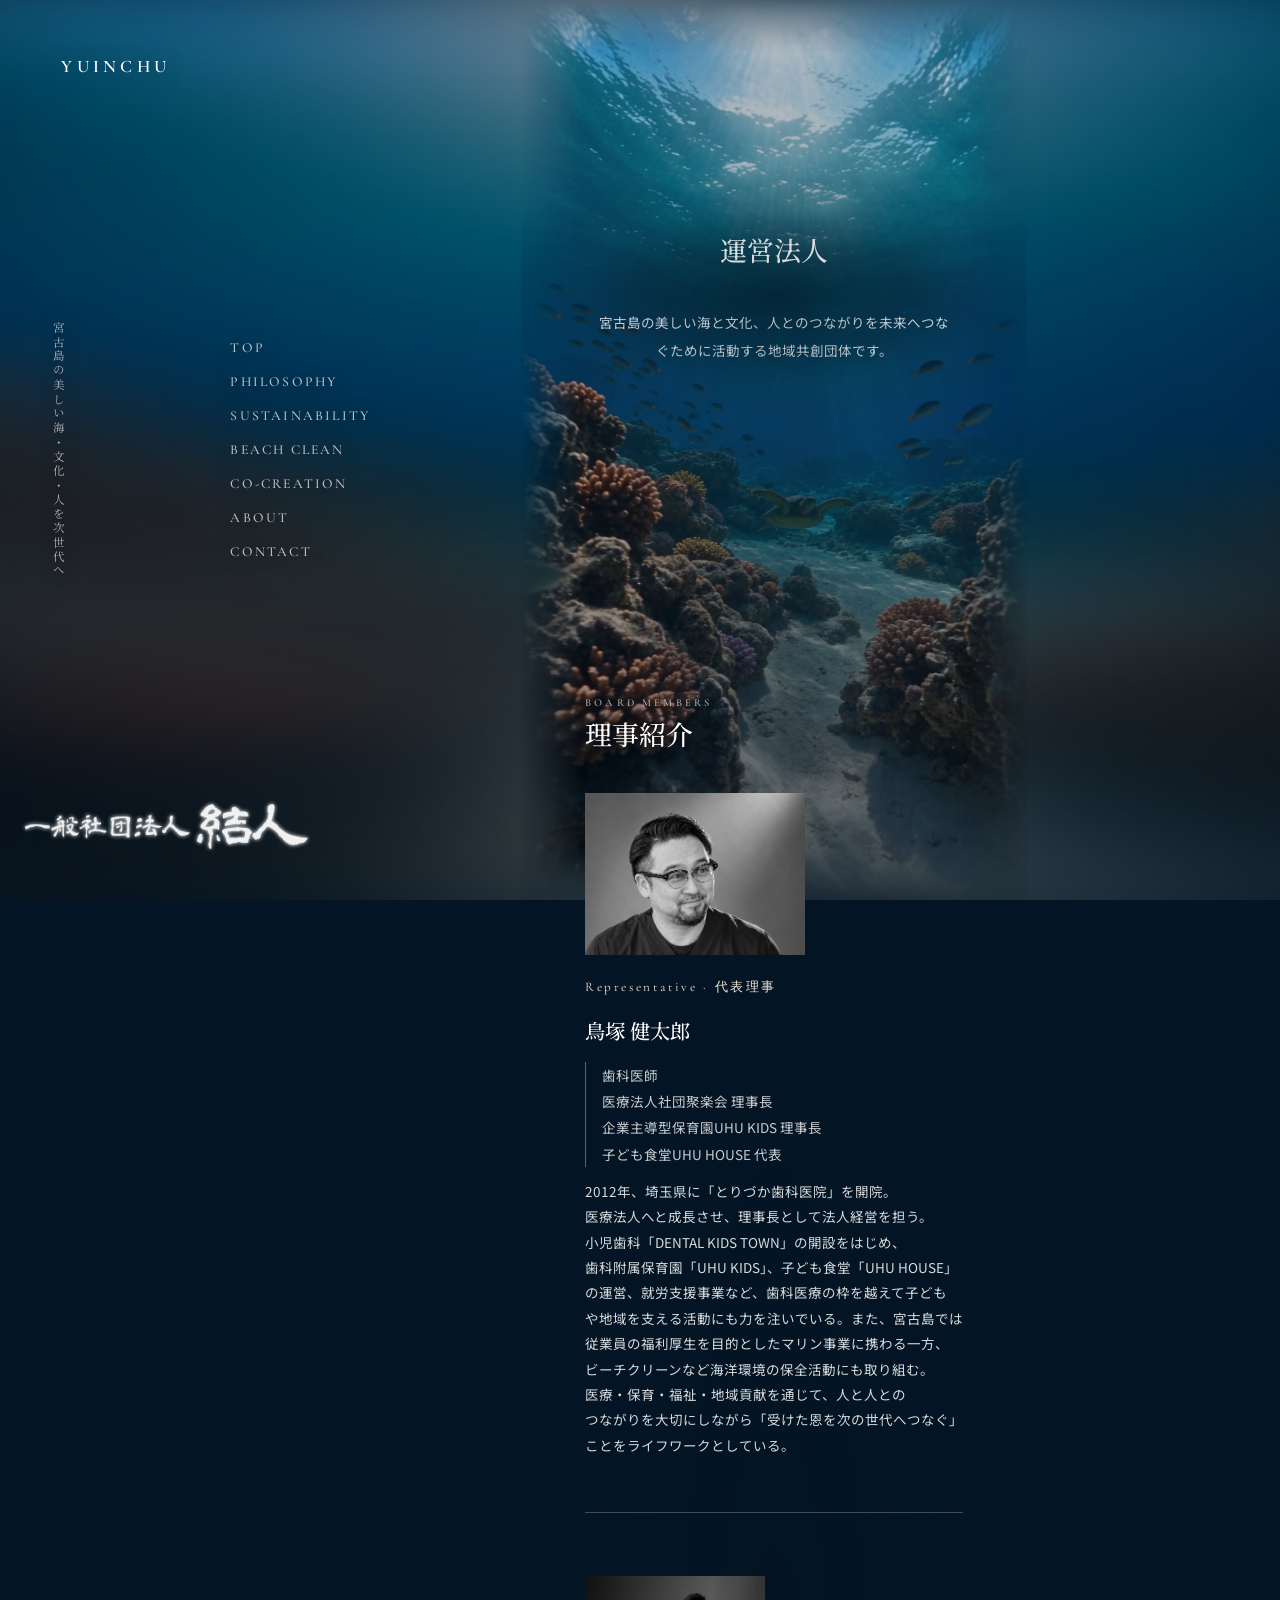
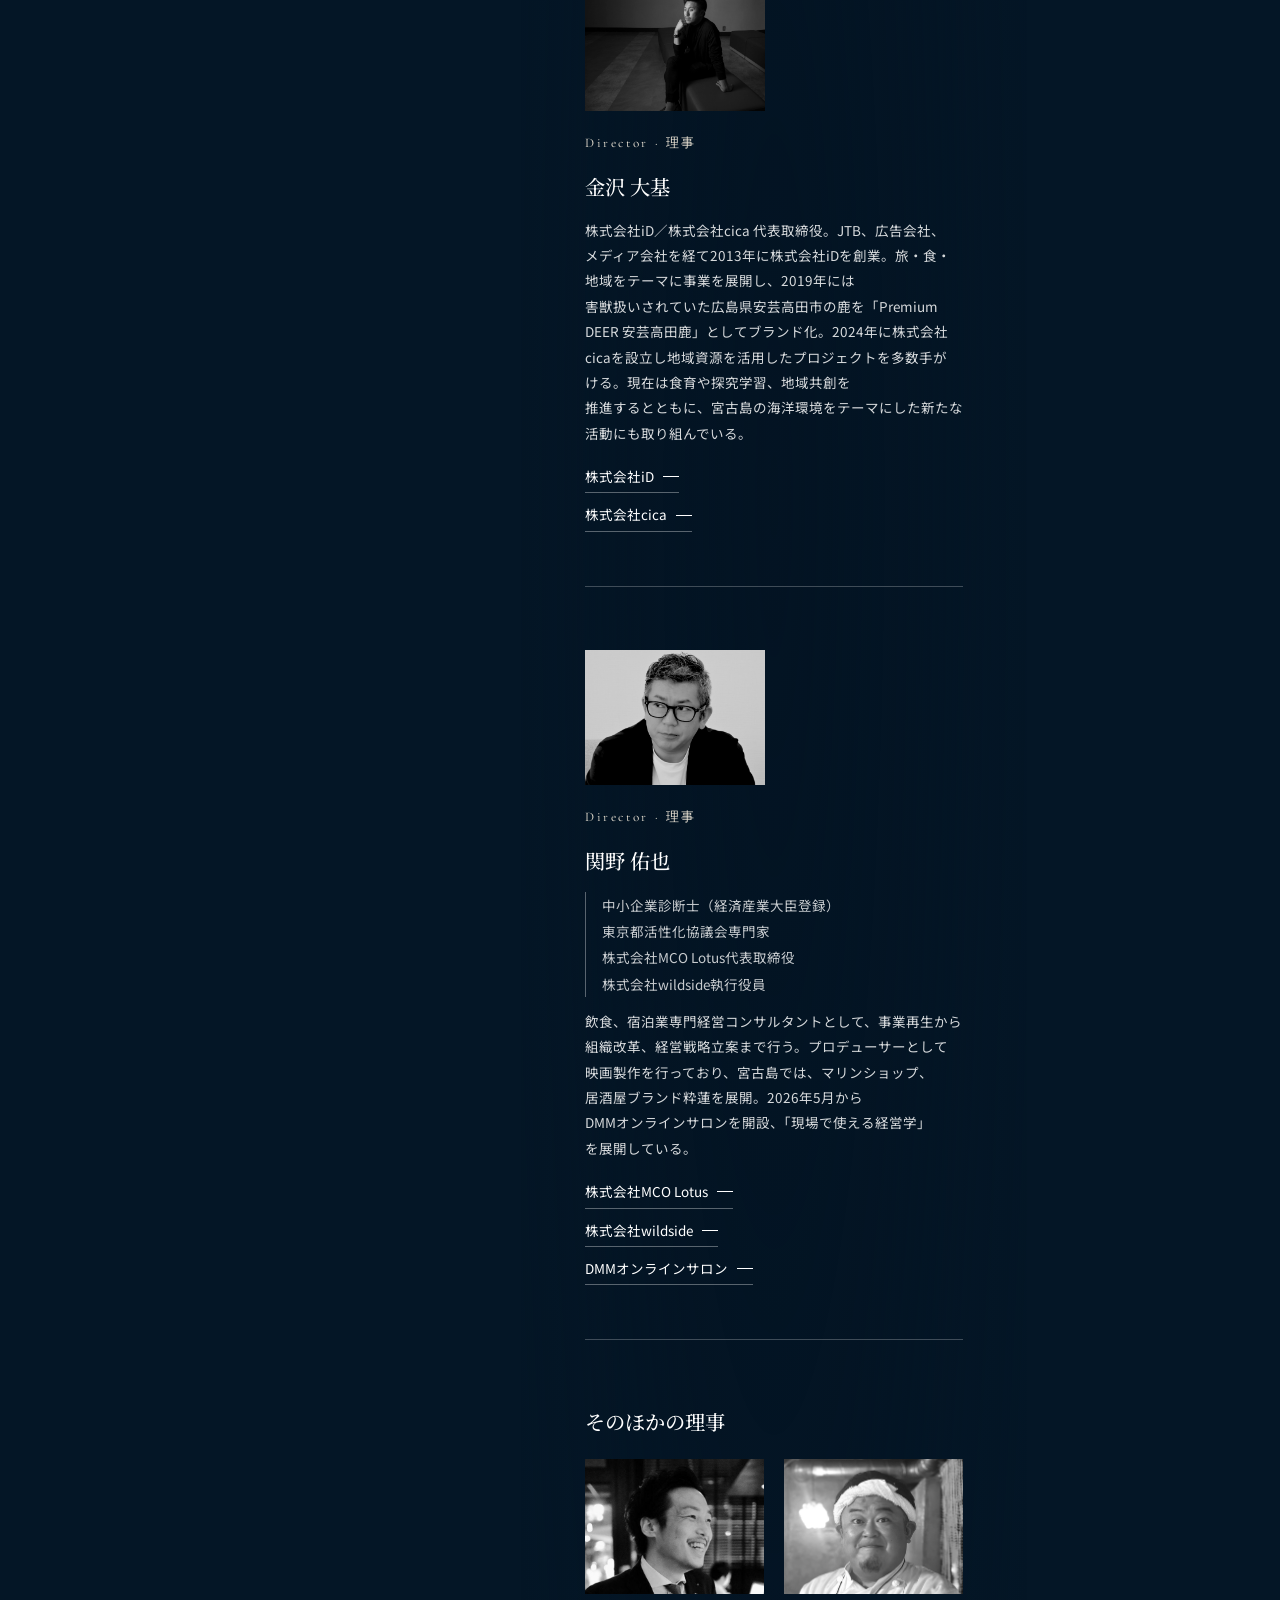
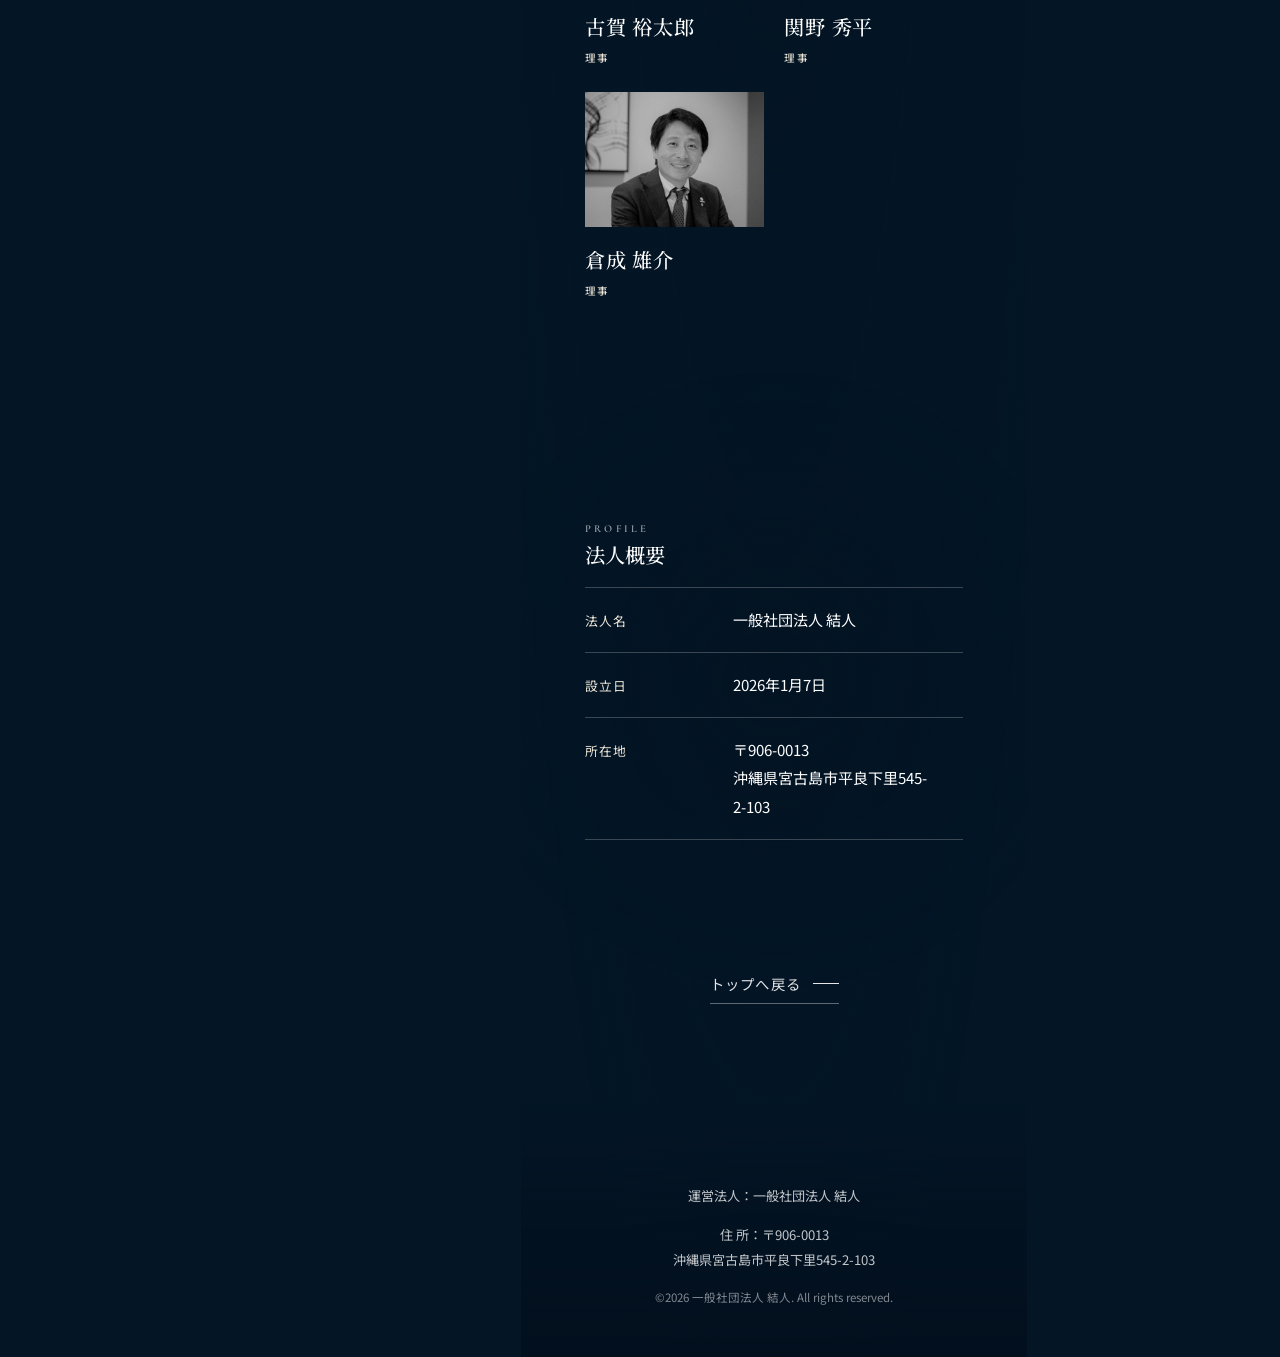
==== commit c22093b6: "Refine side ocean background blur" ====
--- a/about.html
+++ b/about.html
@@ -7,7 +7,7 @@
   <meta name="description" content="一般社団法人 結人の運営法人情報と理事紹介ページです。">
   <title>運営法人｜一般社団法人 結人</title>
   <link rel="icon" href="assets/favicon.png" type="image/png">
-  <link rel="stylesheet" href="style_motion.css?v=260915-1">
+  <link rel="stylesheet" href="style_motion.css?v=260925-1">
   <link rel="preconnect" href="https://fonts.googleapis.com">
   <link rel="preconnect" href="https://fonts.gstatic.com" crossorigin>
   <link href="https://fonts.googleapis.com/css2?family=Noto+Sans+JP:wght@300;400;500;700&family=Noto+Serif+JP:wght@400;500;600&family=Cormorant+Garamond:wght@400;500;600&display=swap" rel="stylesheet">
--- a/style_motion.css
+++ b/style_motion.css
@@ -12,6 +12,10 @@
 .motion-edition .readable::before { inset: -28% -12%; }
 .motion-edition .dive-window { view-transition-name: ocean; }
 .motion-edition .dive-tint { background: linear-gradient(180deg, #06374400, #021a2ed9); }
+/* Keep the stretched side fill soft enough for the 540px video, while revealing a little more of the water. */
+@media (min-width: 768px) {
+  .dive-ambient video, .dive-ambient img { filter: blur(36px) saturate(1.35); }
+}
 .motion-edition .hero__marquee-track { animation: none; }
 .motion-edition .hero__marquee-item { font-size: 10px; letter-spacing: .15em; }
 .motion-edition .hero__marquee { bottom: 25px; }
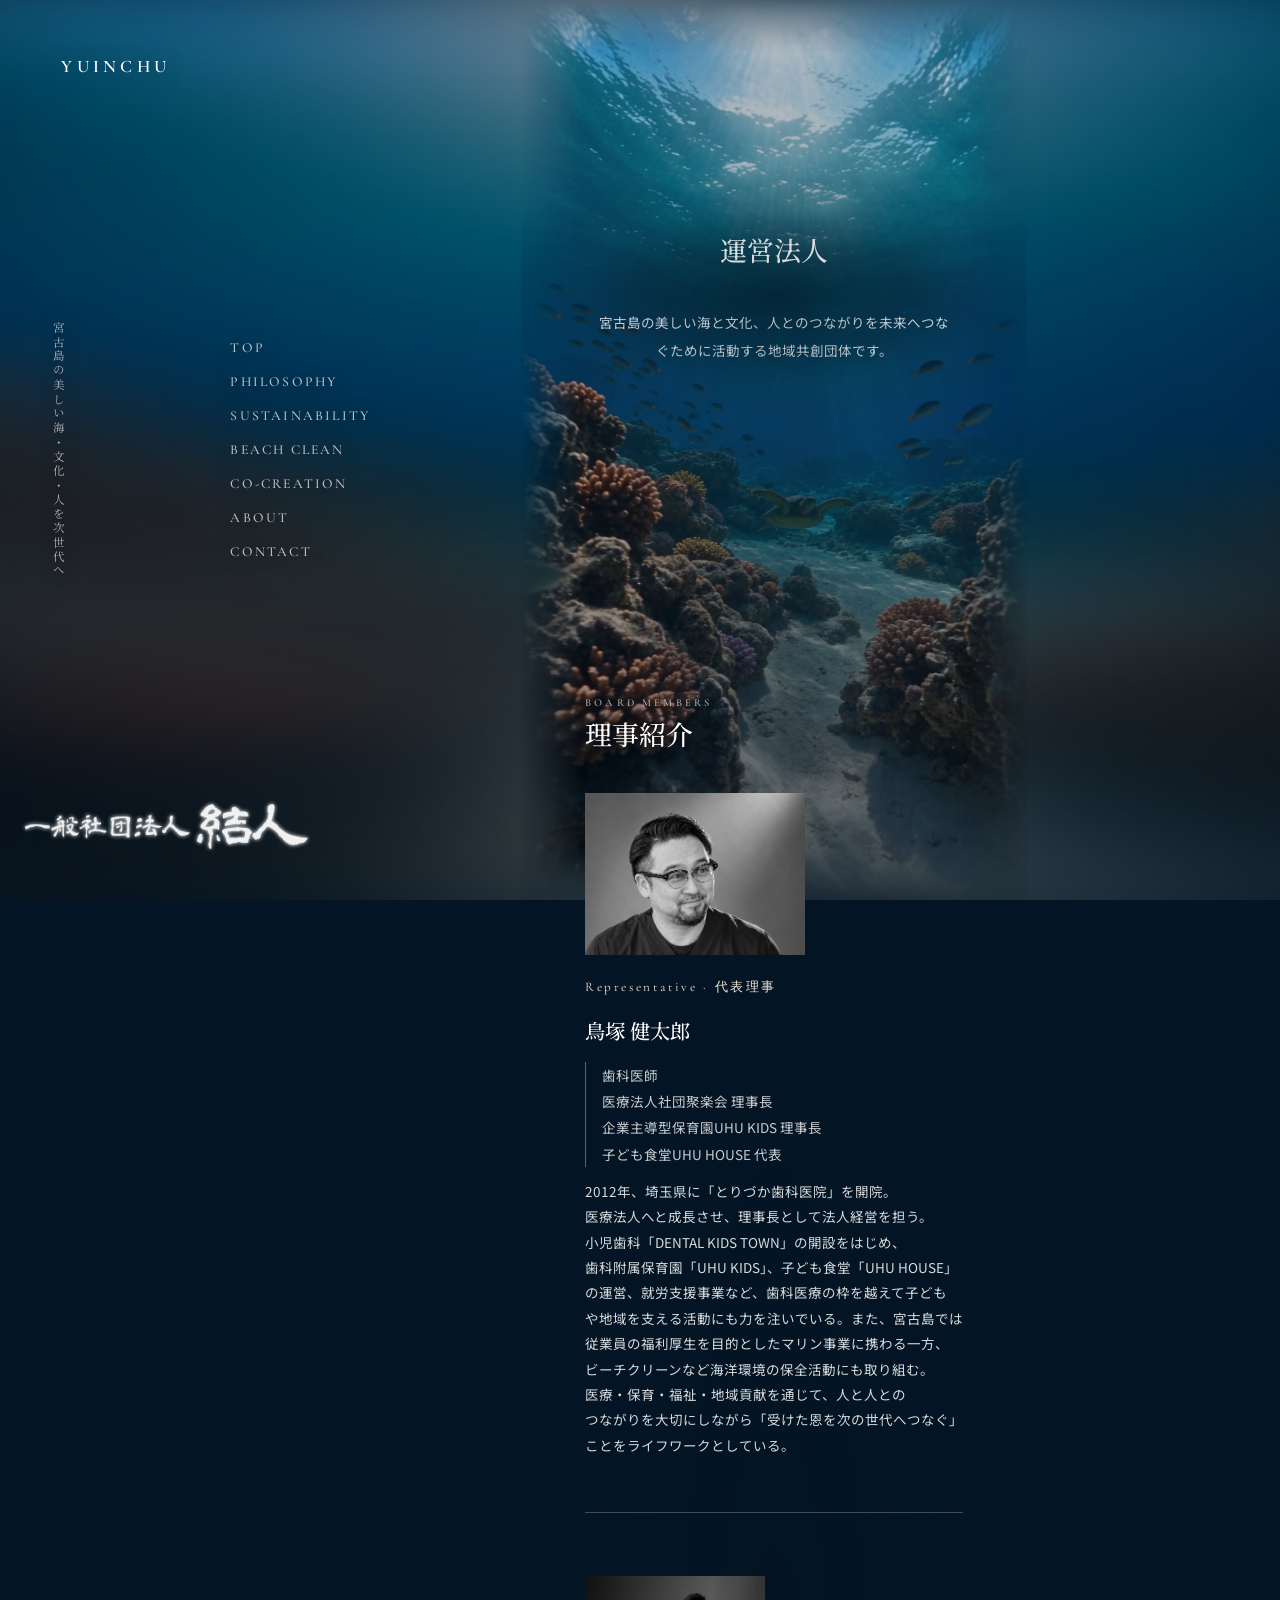
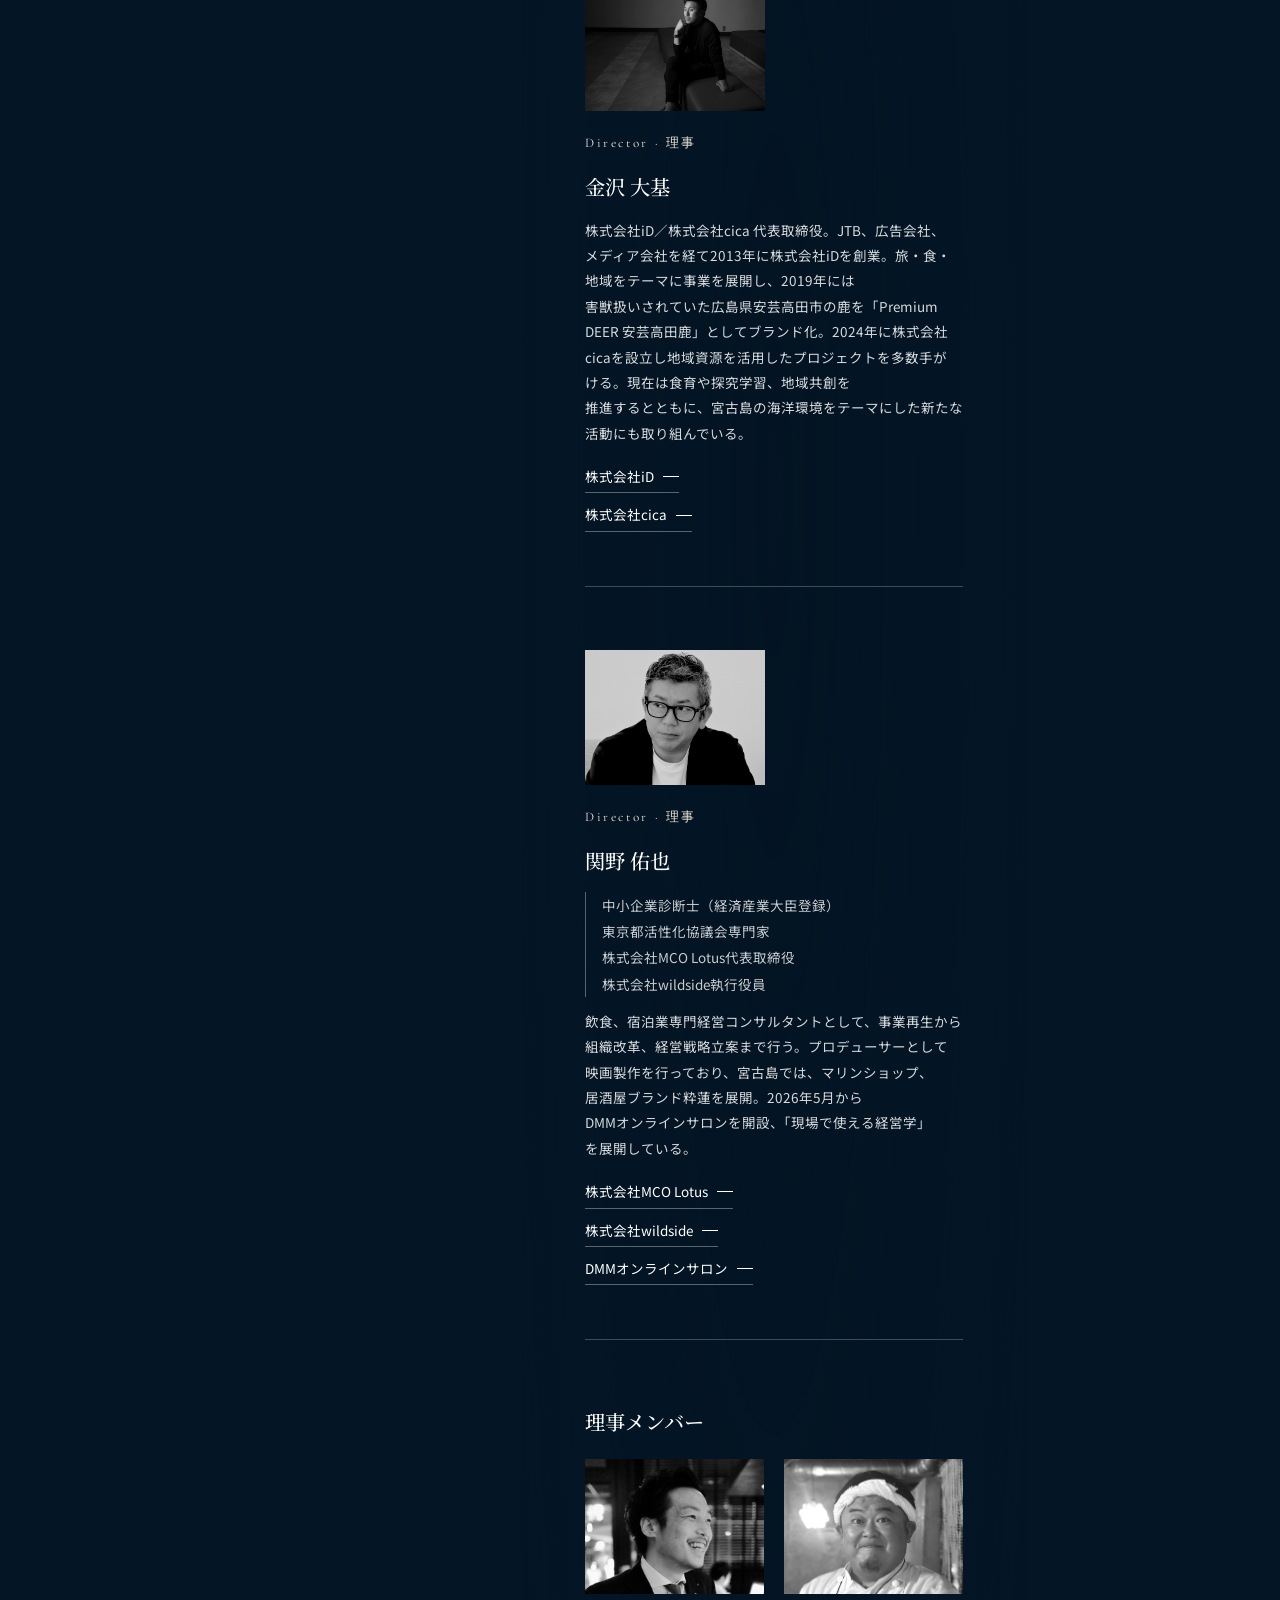
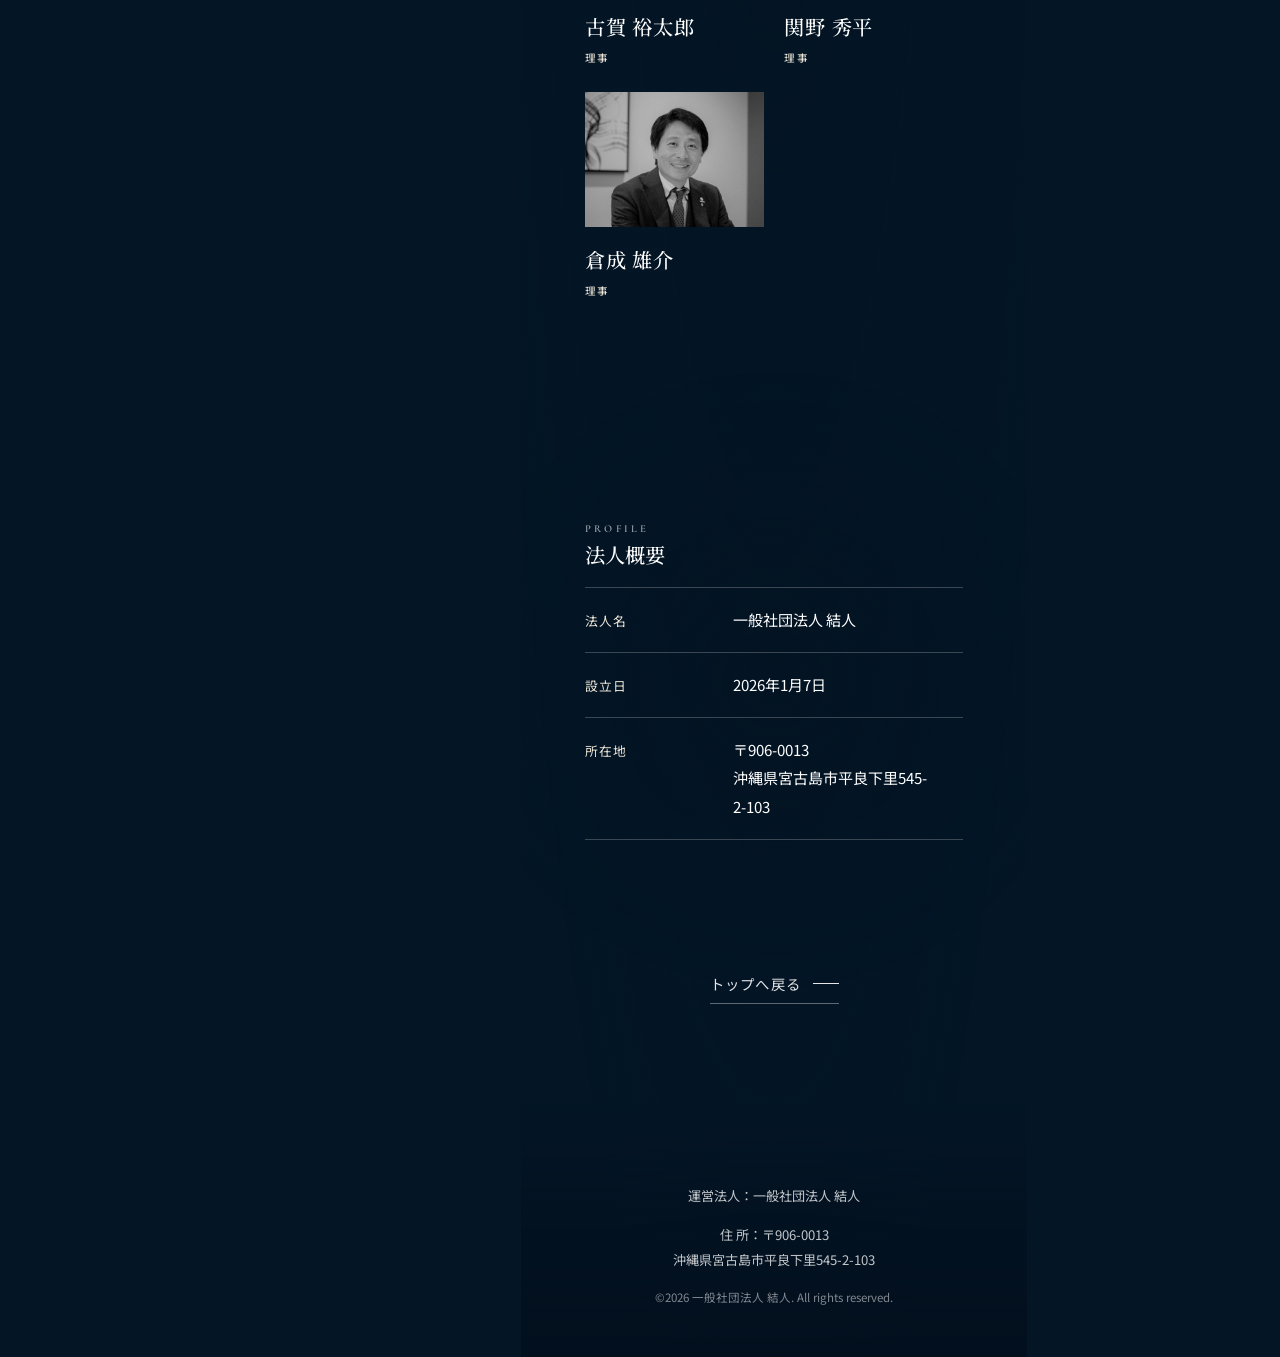
==== commit 61241eff: "Rename director members heading" ====
--- a/about.html
+++ b/about.html
@@ -229,7 +229,7 @@
             </ul>
           </article>
           <div class="members__more">
-            <h3 class="members__more-title">そのほかの理事</h3>
+            <h3 class="members__more-title">理事メンバー</h3>
             <div class="member-grid" data-motion="slide">
               <figure>
                 <img src="assets/directors/koga-yutaro.jpg" alt="古賀 裕太郎" loading="lazy">
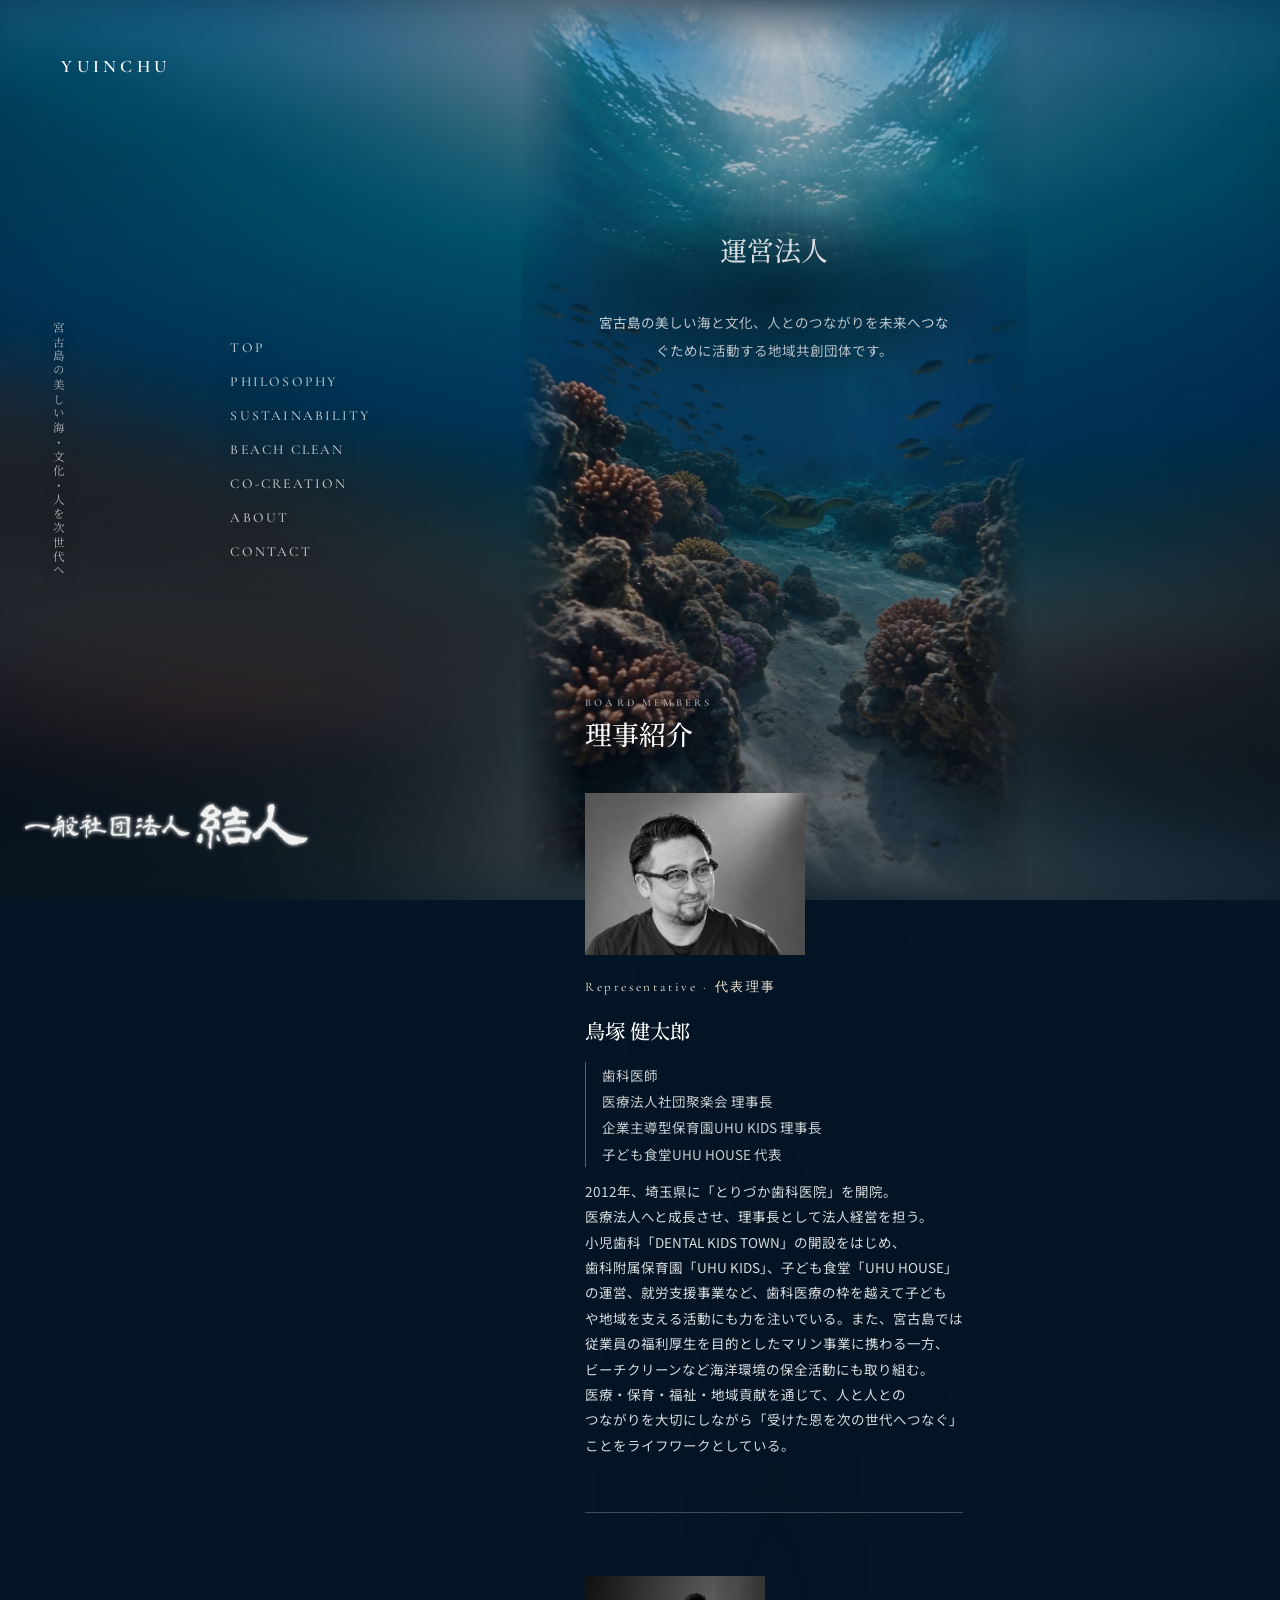
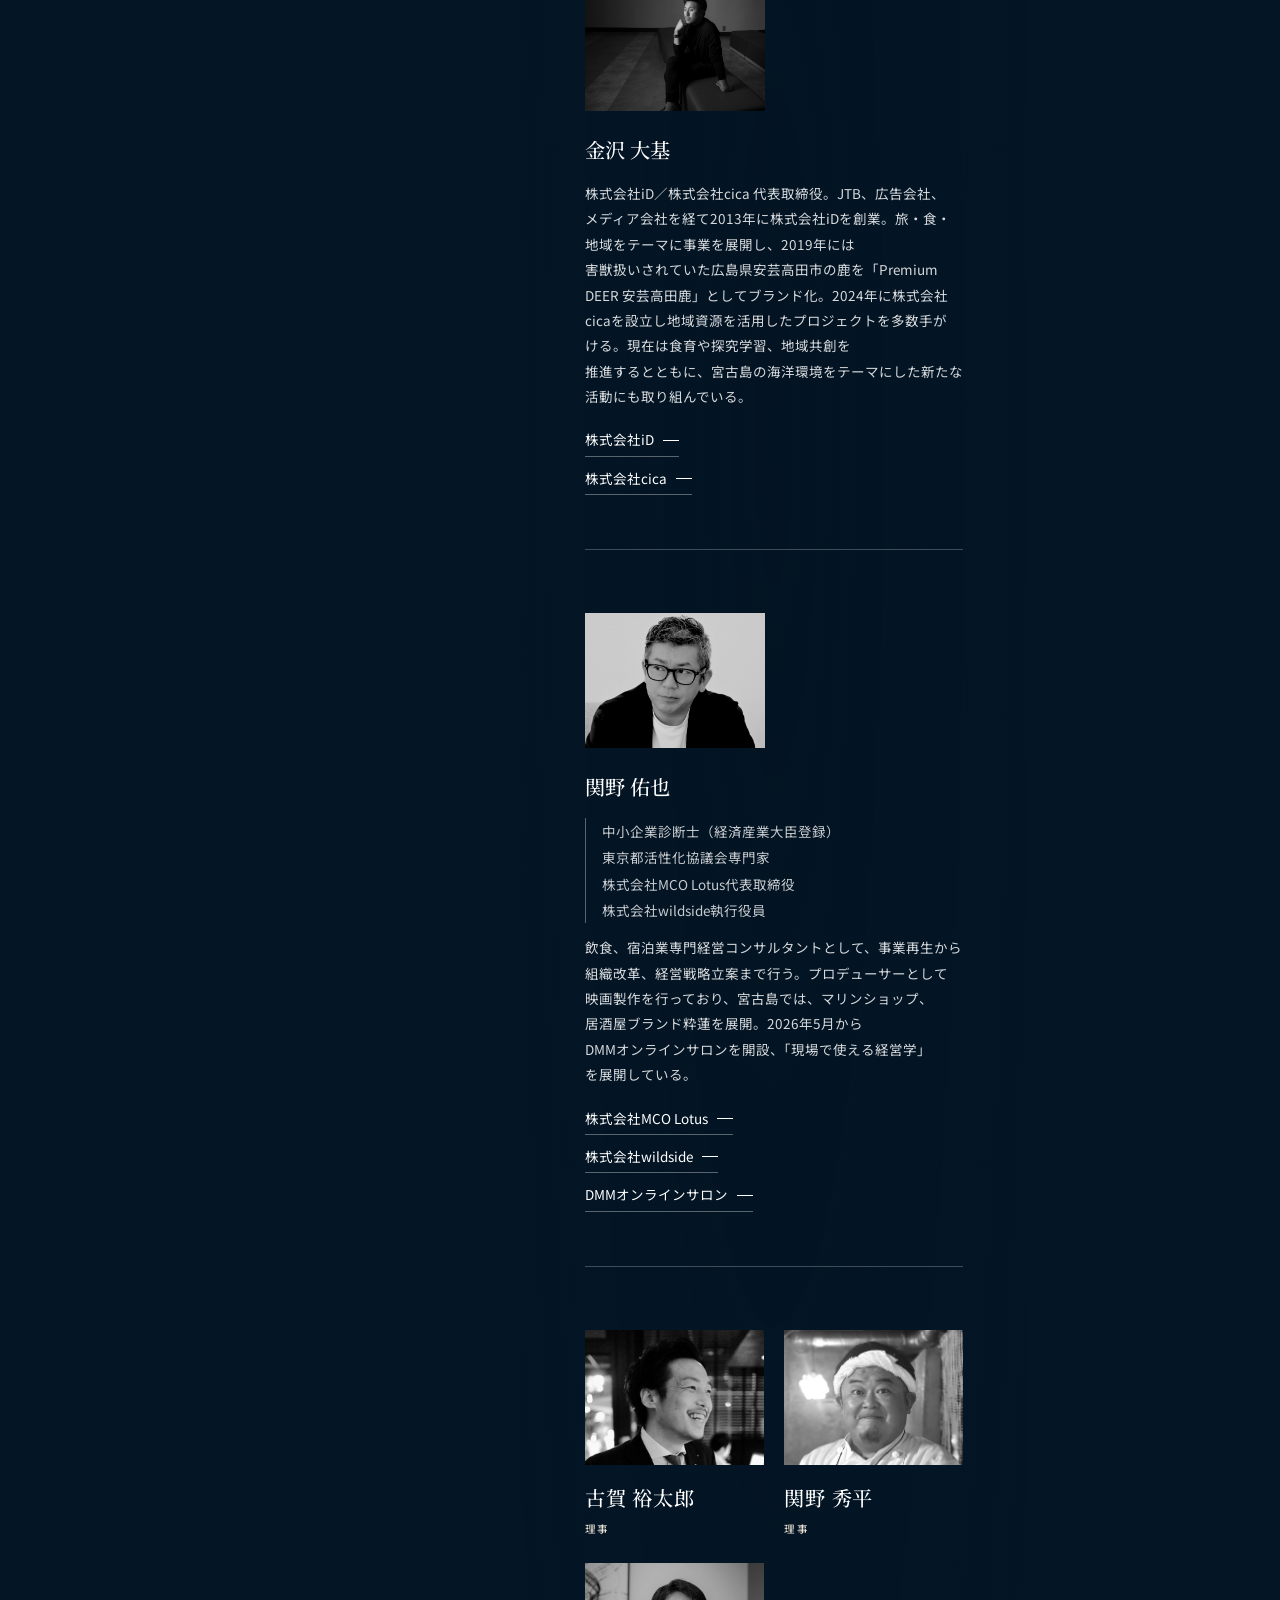
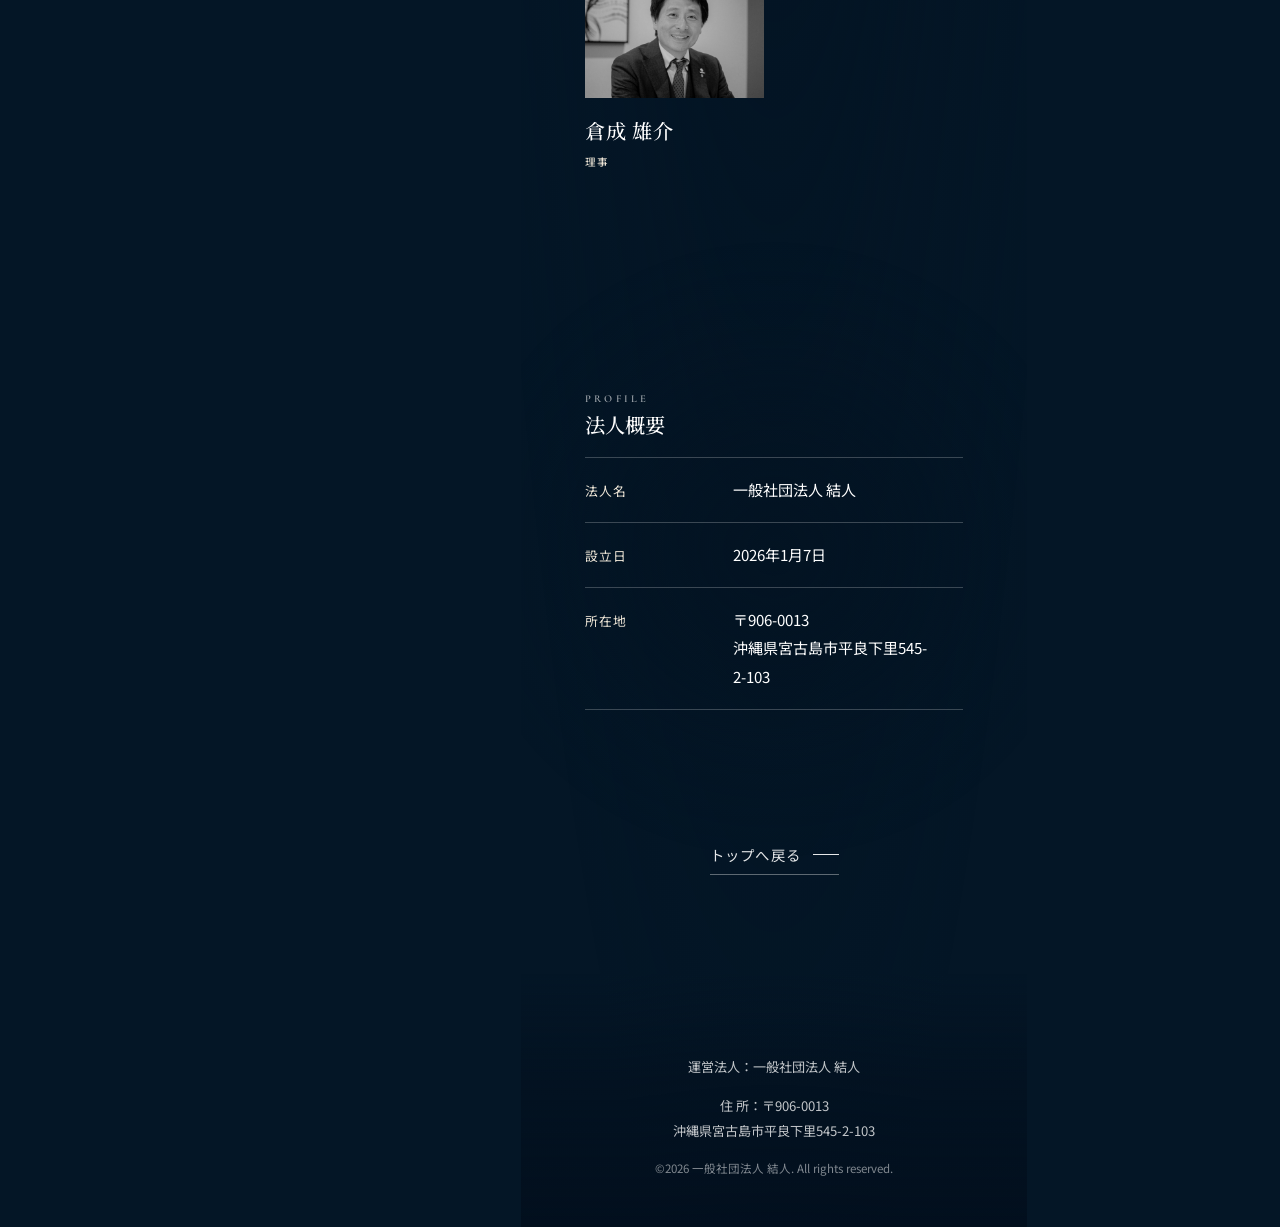
==== commit 992d03f0: "Preserve mobile ocean color and simplify director labels" ====
--- a/about.html
+++ b/about.html
@@ -7,7 +7,7 @@
   <meta name="description" content="一般社団法人 結人の運営法人情報と理事紹介ページです。">
   <title>運営法人｜一般社団法人 結人</title>
   <link rel="icon" href="assets/favicon.png" type="image/png">
-  <link rel="stylesheet" href="style_motion.css?v=260925-1">
+  <link rel="stylesheet" href="style_motion.css?v=260925-mobile-2">
   <link rel="preconnect" href="https://fonts.googleapis.com">
   <link rel="preconnect" href="https://fonts.gstatic.com" crossorigin>
   <link href="https://fonts.googleapis.com/css2?family=Noto+Sans+JP:wght@300;400;500;700&family=Noto+Serif+JP:wght@400;500;600&family=Cormorant+Garamond:wght@400;500;600&display=swap" rel="stylesheet">
@@ -69,12 +69,6 @@
       font-size: var(--fs-label);
       letter-spacing: 0.14em;
       color: var(--sand);
-    }
-    .members__more-title {
-      margin: 0 0 18px;
-      font-family: var(--font-serif);
-      font-size: var(--fs-sub);
-      font-weight: 500;
     }
     .member-grid {
       display: grid;
@@ -206,7 +200,6 @@
             <figure class="profile__photo">
               <img src="assets/directors/kanazawa-daiki.jpg" alt="金沢 大基" loading="lazy">
             </figure>
-            <p class="profile__role">Director · 理事</p>
             <h3 class="profile__name" lang="ja">金沢 大基</h3>
             <p>株式会社iD／株式会社cica 代表取締役。JTB、広告会社、メディア会社を経て2013年に株式会社iDを創業。旅・食・地域をテーマに事業を展開し、2019年には害獣扱いされていた広島県安芸高田市の鹿を「Premium DEER 安芸高田鹿」としてブランド化。2024年に株式会社cicaを設立し地域資源を活用したプロジェクトを多数手がける。現在は食育や探究学習、地域共創を推進するとともに、宮古島の海洋環境をテーマにした新たな活動にも取り組んでいる。</p>
             <ul class="profile__links">
@@ -218,7 +211,6 @@
             <figure class="profile__photo">
               <img src="assets/directors/sekino-yuya.jpg" alt="関野 佑也" loading="lazy">
             </figure>
-            <p class="profile__role">Director · 理事</p>
             <h3 class="profile__name" lang="ja">関野 佑也</h3>
             <p class="profile__meta">中小企業診断士（経済産業大臣登録）<br>東京都活性化協議会専門家<br>株式会社MCO Lotus代表取締役<br>株式会社wildside執行役員</p>
             <p>飲食、宿泊業専門経営コンサルタントとして、事業再生から組織改革、経営戦略立案まで行う。プロデューサーとして映画製作を行っており、宮古島では、マリンショップ、居酒屋ブランド粋蓮を展開。2026年5月からDMMオンラインサロンを開設、「現場で使える経営学」を展開している。</p>
@@ -229,7 +221,6 @@
             </ul>
           </article>
           <div class="members__more">
-            <h3 class="members__more-title">理事メンバー</h3>
             <div class="member-grid" data-motion="slide">
               <figure>
                 <img src="assets/directors/koga-yutaro.jpg" alt="古賀 裕太郎" loading="lazy">
--- a/style_motion.css
+++ b/style_motion.css
@@ -24,8 +24,8 @@
 .motion-edition .hero__en { line-height: 1.8; font-size: 10px; }
 /* Sticky is enabled only after the choreography has initialized. JS failure stays a normal page. */
 .motion-ready .sc.sc--hero { display: block; height: 155svh; padding-block: 0; }
-.motion-ready .hero__hold { position: sticky; top: 0; height: 100svh; display: grid; align-items: center; }
-.motion-ready .hero__inner { transform: translate3d(0,var(--hero-y,0px),0) scale(var(--hero-scale,1)); opacity: var(--hero-alpha,1); }
+.motion-ready .hero__hold { position: sticky; top: 0; height: 100svh; display: grid; align-items: center; opacity: var(--hero-alpha,1); }
+.motion-ready .hero__inner { transform: translate3d(0,var(--hero-y,0px),0) scale(var(--hero-scale,1)); }
 .motion-ready .hero__title span { transform-origin: 50% 80%; }
 /* Waterline: type gathers around a shared horizon, rests, then releases. */
 .motion-ready .sc.sc--break { display: block; height: 195svh; min-height: 0; padding-block: 0; }
@@ -35,10 +35,10 @@
 .motion-ready .break__line:first-child { transform: translate3d(var(--line-x,0px),var(--line-y,0px),0); }
 .motion-ready .break__line:last-child { transform: translate3d(calc(-1 * var(--line-x,0px)),calc(-1 * var(--line-y,0px)),0); }
 .motion-ready .break__inner { transform: scale(var(--break-scale,1)); }
-.water-rings { position: absolute; width: min(88vh,85vw); height: min(88vh,85vw); top: 50%; left: 50%; transform: translate(-50%,-50%) scale(var(--ring-scale,1)); opacity: var(--surface); stroke: #dbf8f0; stroke-width: .55; }
-.water-rings circle:nth-child(2) { stroke-dasharray: 2 12; }
-.water-rings circle:nth-child(3) { opacity: .35; }
+.water-ripple { position: absolute; inset: 0; width: 100%; height: 100%; opacity: 0; transition: opacity .45s ease; pointer-events: none; }
+.water-ripple.is-active { opacity: 1; }
 .water-light { position: absolute; inset: -12%; background: conic-gradient(from 166deg at 60% -10%, transparent 0deg, #defbf91a 8deg, transparent 15deg, #e8fff00c 22deg, transparent 29deg); opacity: var(--light,0); transform: translate3d(var(--light-x,0px),0,0); }
+@media (max-width: 767px) { .water-light { display: none; } }
 /* A continuous score, readable even with motion paused. */
 .journey { position: fixed; z-index: 40; right: 32px; top: 50%; display: grid; justify-items: center; gap: 14px; font: 14px var(--font-en); letter-spacing: .1em; color: #f4f0e5; transform: translateY(-50%); pointer-events: none; }
 .journey__line { width: 1px; height: 116px; background: #ffffff26; position: relative; }
@@ -83,17 +83,31 @@
 .motion-ready .cocreation__head .t-lead { transform: translate3d(0,var(--co-y,0px),0); }
 .motion-edition .sc--product { min-height: 115svh; }
 .motion-edition .product__body .t-lead { line-height: 1.9; }
-.motion-edition .cta { position: relative; }
-.motion-edition .cta::after { content: ''; position: absolute; inset: -23px -10px; border: 1px solid #e7e4d940; border-radius: 50%; transform: scale(var(--cta-scale,.8)); opacity: var(--cta-opacity,0); pointer-events: none; transition: border-color .35s; }
-.motion-edition .cta:hover::after { border-color: #efe7d8; }
-.motion-edition .ask[open] .cta::after { opacity: 0; }
+.motion-edition .cta { position: relative; isolation: isolate; }
+.motion-edition .sc--contact { scroll-margin-top: min(24svh,170px); }
+.motion-edition .cta::before, .motion-edition .cta::after {
+  content: ''; position: absolute; z-index: -1; inset: -38px -42px; pointer-events: none;
+  border-radius: 49% 51% 48% 52%; opacity: .28; transform: scale(1);
+  background: radial-gradient(ellipse at 50% 50%, transparent 47%, #9ed8db24 49%, #e9fff27a 51%, #d0f4e54d 52%, transparent 55%, #a6d7df26 59%, transparent 62%);
+  filter: blur(.35px) drop-shadow(0 0 7px #bcefe866);
+}
+.motion-edition .cta::after { border-radius: 51% 49% 52% 48%; transform: scale(.72); }
+.motion-edition .cta.is-rippling::before { animation: contact-ripple 6.4s ease-out infinite; }
+.motion-edition .cta.is-rippling::after { animation: contact-ripple 6.4s ease-out -3.2s infinite; }
+.motion-edition .cta:hover::before, .motion-edition .cta:focus-visible::before { filter: blur(.2px) drop-shadow(0 0 12px #d9fff3aa); }
+.motion-edition .ask[open] .cta::before, .motion-edition .ask[open] .cta::after { animation: none; opacity: 0; }
+@keyframes contact-ripple {
+  0% { opacity: 0; transform: scale(.58,.70) rotate(-2deg); }
+  17% { opacity: .68; }
+  58% { opacity: .4; }
+  100% { opacity: 0; transform: scale(1.42,1.26) rotate(2deg); }
+}
 /* New reveal primitives: never applied until script is running, no forced replay on reverse scroll. */
 .motion-ready [data-arrive] { opacity: 0; transform: translateY(24px); transition: opacity .85s ease, transform 1.1s cubic-bezier(.16,1,.3,1); }
 .motion-ready [data-arrive].arrived { opacity: 1; transform: none; }
 .motion-ready [data-arrive="type"] { transform: translateY(32px); clip-path: inset(0 0 100% 0); transition: clip-path 1.25s cubic-bezier(.16,1,.3,1), opacity .9s ease, transform 1.25s cubic-bezier(.16,1,.3,1); }
 .motion-ready [data-arrive="type"].arrived { clip-path: inset(-10% -5% -10% -5%); transform: none; }
 @media (min-width: 768px) { .motion-edition { --pad: clamp(26px,3.3vw,44px); } }
-@media (min-width: 1100px) { .water-rings { left: calc(50% + var(--col-x)); } }
 @media (max-width: 767px) {
   .motion-edition { --pad: 28px; }
   .journey { right: 10px; top: auto; bottom: 80px; transform: none; gap: 6px; font-size: 11px; }
@@ -120,11 +134,16 @@
 .motion-paused .act__en, .motion-paused .cocreation__head .t-lead, .motion-paused .beach__track,
 .motion-paused .beach__track figure { transform: none !important; opacity: 1 !important; }
 .motion-paused .beach__strip { overflow-x: auto; }
-.motion-paused .water-rings, .motion-paused .water-light { display: none; }
+.motion-paused .water-ripple, .motion-paused .water-light { display: none; }
+.motion-paused .hero__hold { opacity: 1 !important; }
+.motion-paused .cta::before, .motion-paused .cta::after { opacity: .28; transform: scale(1); }
+.motion-paused .ask[open] .cta::before, .motion-paused .ask[open] .cta::after { opacity: 0; }
 .motion-paused *, .motion-paused *::before, .motion-paused *::after { animation: none !important; transition: none !important; }
 @media (prefers-reduced-motion: reduce) {
   ::view-transition-old(root), ::view-transition-new(root) { animation: none; }
-  .water-rings, .water-light { display: none; }
+  .water-ripple, .water-light { display: none; }
+  .motion-edition .cta::before, .motion-edition .cta::after { animation: none; opacity: .28; transform: scale(1); }
+  .motion-edition .ask[open] .cta::before, .motion-edition .ask[open] .cta::after { opacity: 0; }
   .motion-edition .global-nav a { transform: none; opacity: 1; transition: none; }
 }
 
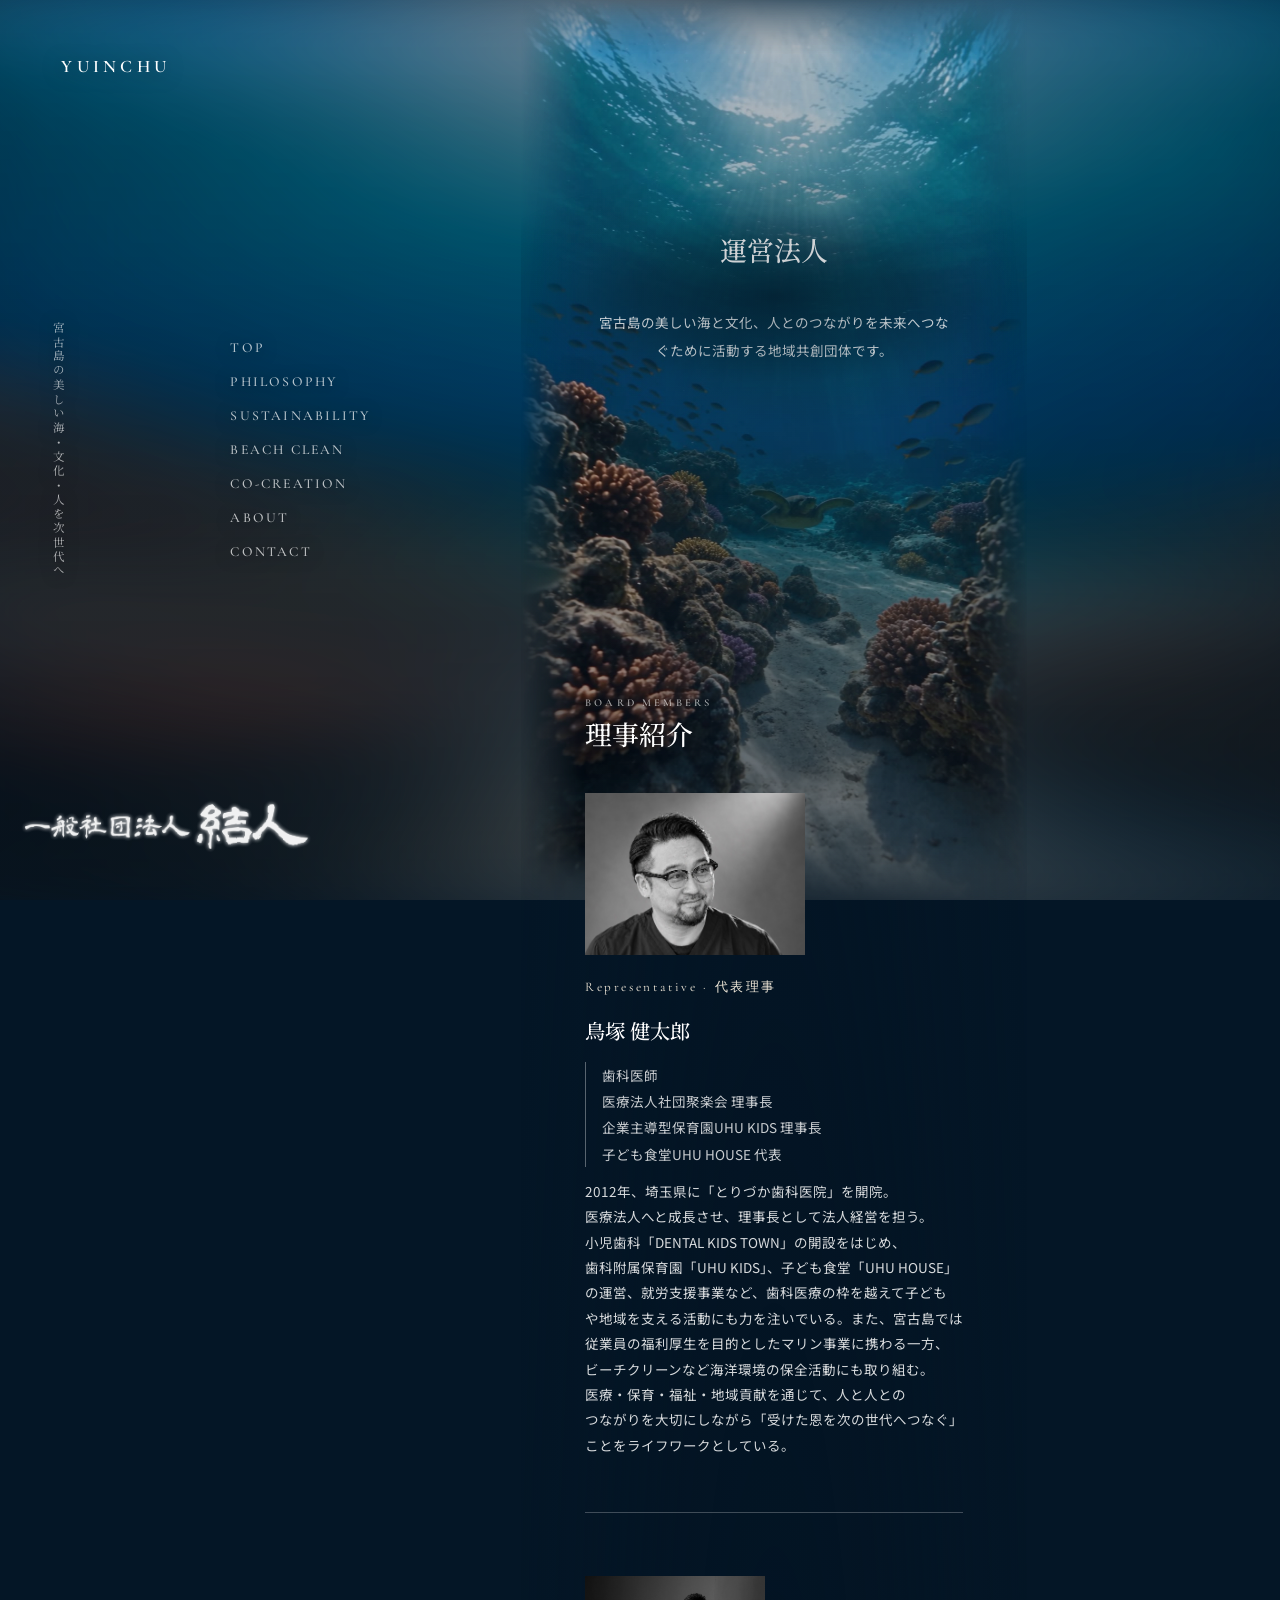
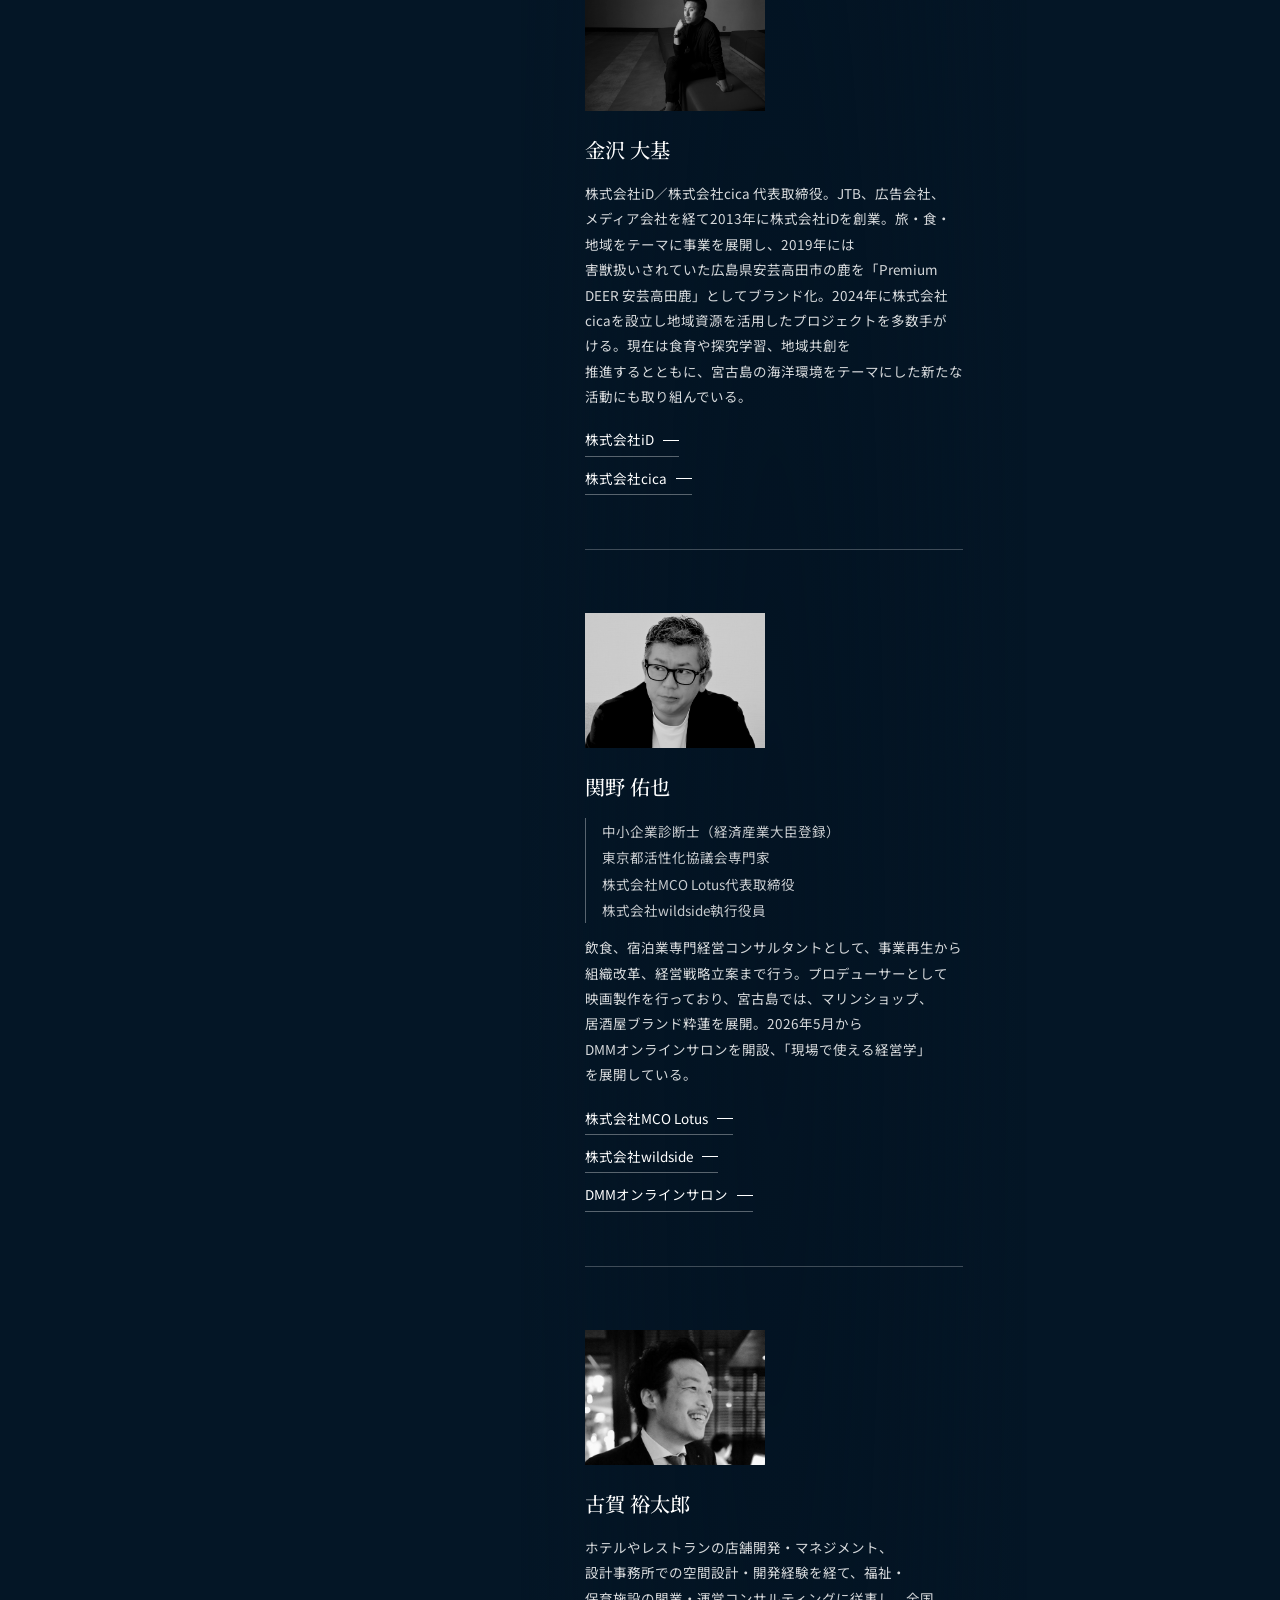
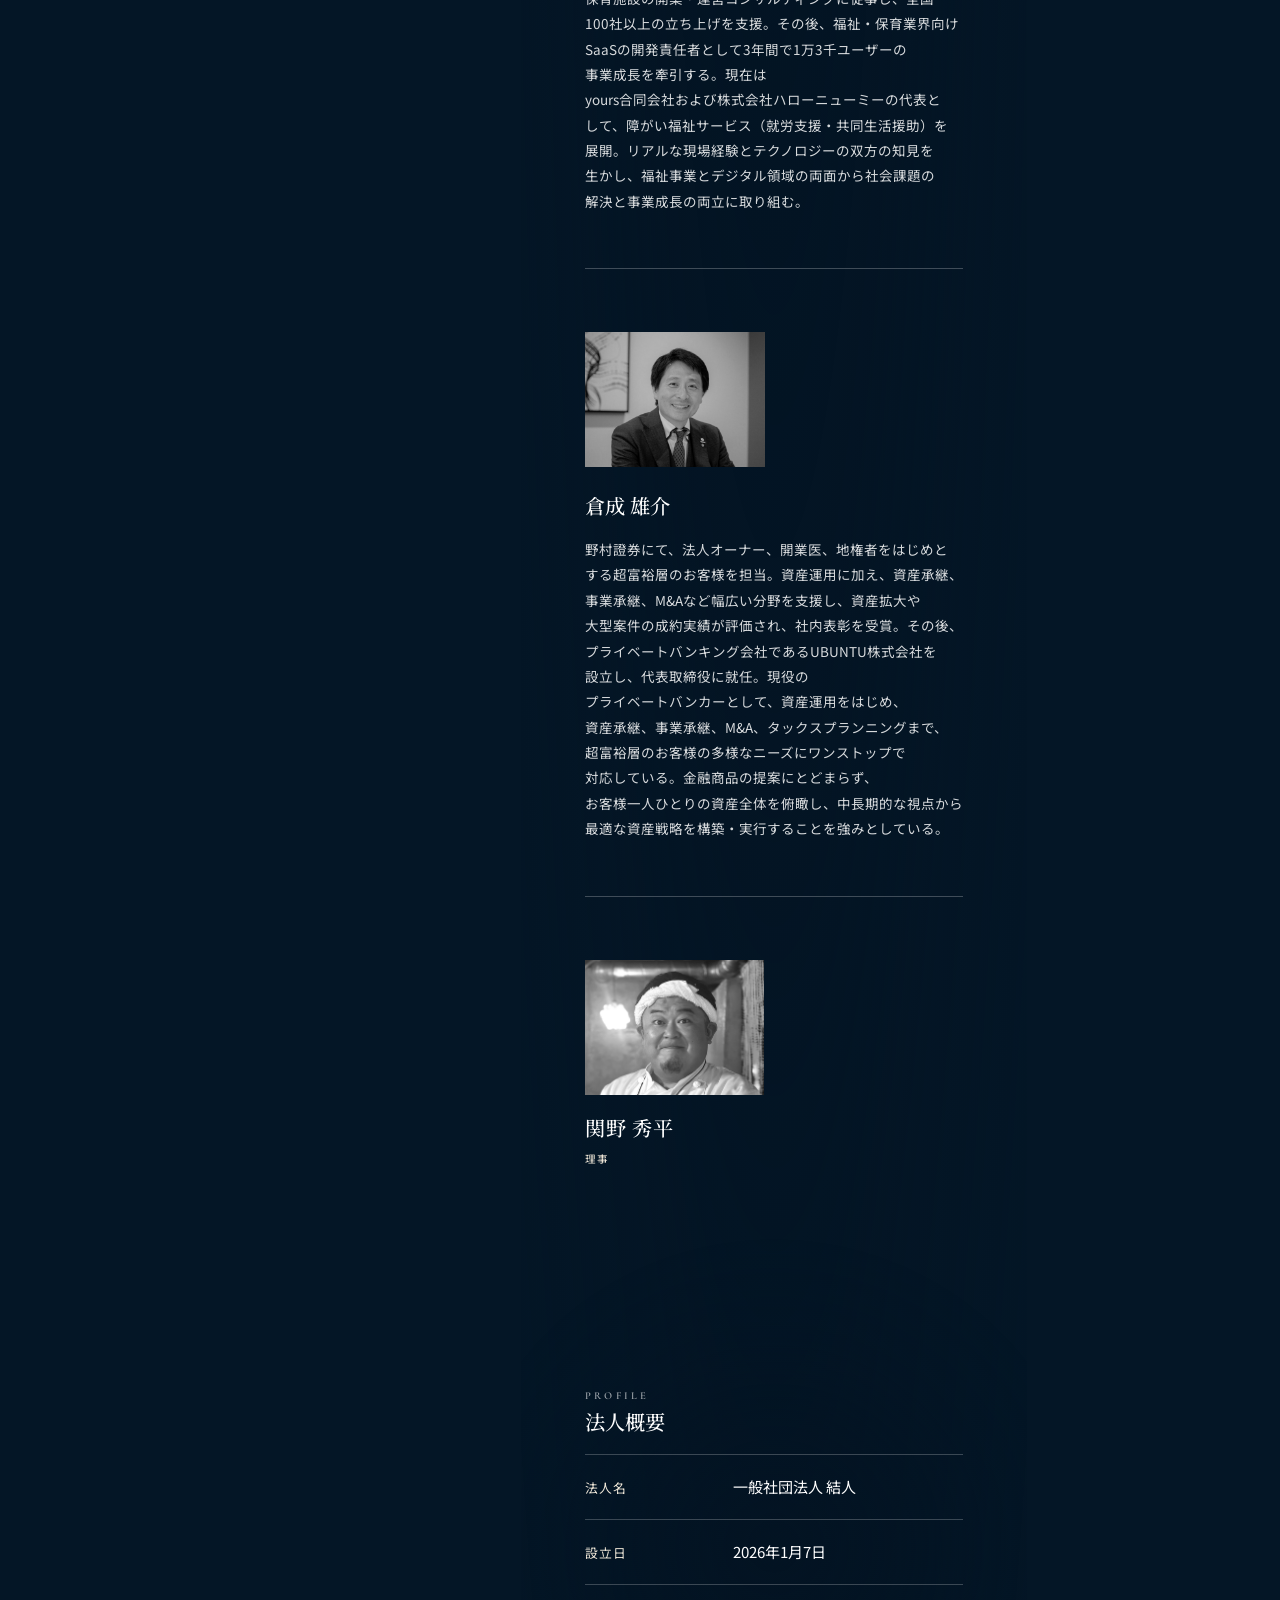
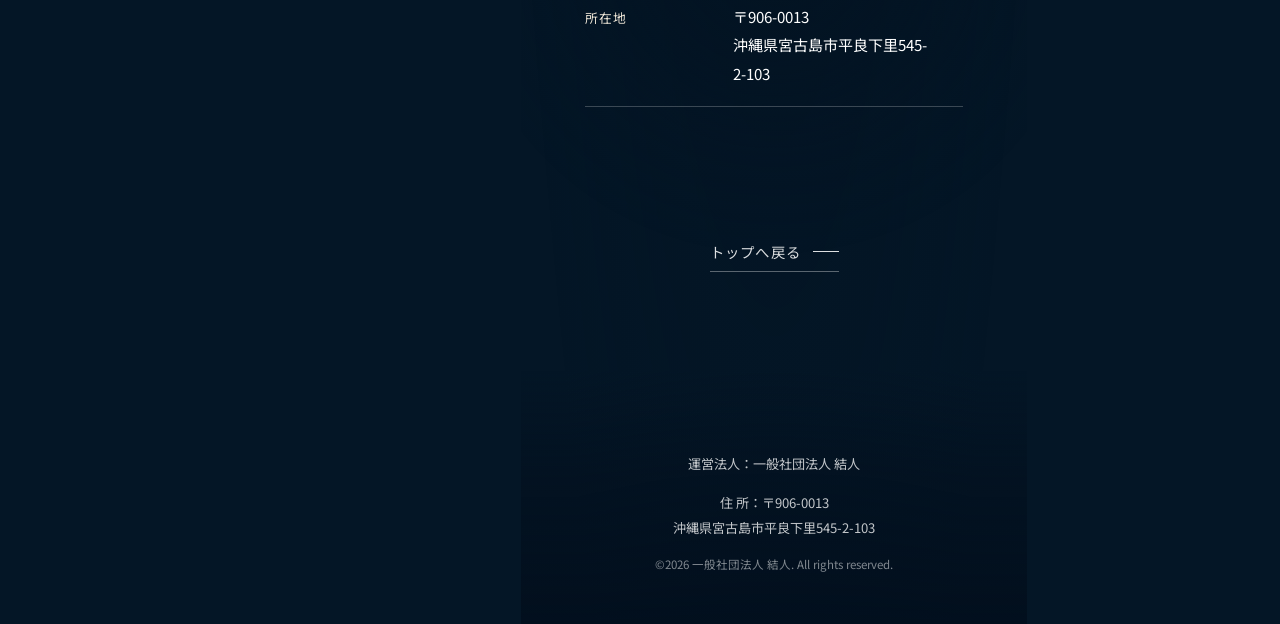
==== commit ac8e4a3c: "Add Koga and Kuranari director biographies" ====
--- a/about.html
+++ b/about.html
@@ -82,7 +82,7 @@
       object-fit: cover;
       object-position: center 22%;
     }
-    .member-grid img.member-photo--mono { filter: grayscale(1); }
+    .members img.member-photo--mono { filter: grayscale(1); }
     /* ── 理事プロフィール｜読み物として罫線で区切る ───────── */
     .profile .profile__role {
       margin: 0;
@@ -220,26 +220,26 @@
               <li><a href="https://lounge.dmm.com/detail/10119/" target="_blank" rel="noopener">DMMオンラインサロン</a></li>
             </ul>
           </article>
+          <article class="profile" data-motion="lines">
+            <figure class="profile__photo">
+              <img src="assets/directors/koga-yutaro.jpg" alt="古賀 裕太郎" loading="lazy">
+            </figure>
+            <h3 class="profile__name" lang="ja">古賀 裕太郎</h3>
+            <p>ホテルやレストランの店舗開発・マネジメント、設計事務所での空間設計・開発経験を経て、福祉・保育施設の開業・運営コンサルティングに従事し、全国100社以上の立ち上げを支援。その後、福祉・保育業界向けSaaSの開発責任者として3年間で1万3千ユーザーの事業成長を牽引する。現在はyours合同会社および株式会社ハローニューミーの代表として、障がい福祉サービス（就労支援・共同生活援助）を展開。リアルな現場経験とテクノロジーの双方の知見を生かし、福祉事業とデジタル領域の両面から社会課題の解決と事業成長の両立に取り組む。</p>
+          </article>
+          <article class="profile" data-motion="lines">
+            <figure class="profile__photo">
+              <img class="member-photo--mono" src="assets/directors/kuranari-yusuke.jpg" alt="倉成 雄介" loading="lazy">
+            </figure>
+            <h3 class="profile__name" lang="ja">倉成 雄介</h3>
+            <p>野村證券にて、法人オーナー、開業医、地権者をはじめとする超富裕層のお客様を担当。資産運用に加え、資産承継、事業承継、M&amp;Aなど幅広い分野を支援し、資産拡大や大型案件の成約実績が評価され、社内表彰を受賞。その後、プライベートバンキング会社であるUBUNTU株式会社を設立し、代表取締役に就任。現役のプライベートバンカーとして、資産運用をはじめ、資産承継、事業承継、M&amp;A、タックスプランニングまで、超富裕層のお客様の多様なニーズにワンストップで対応している。金融商品の提案にとどまらず、お客様一人ひとりの資産全体を俯瞰し、中長期的な視点から最適な資産戦略を構築・実行することを強みとしている。</p>
+          </article>
           <div class="members__more">
             <div class="member-grid" data-motion="slide">
-              <figure>
-                <img src="assets/directors/koga-yutaro.jpg" alt="古賀 裕太郎" loading="lazy">
-                <figcaption>
-                  <p class="member__name" lang="ja">古賀 裕太郎</p>
-                  <p class="member__role">理事</p>
-                </figcaption>
-              </figure>
               <figure>
                 <img src="assets/directors/sekino-shuhei.jpg" alt="関野 秀平" loading="lazy">
                 <figcaption>
                   <p class="member__name" lang="ja">関野 秀平</p>
-                  <p class="member__role">理事</p>
-                </figcaption>
-              </figure>
-              <figure>
-                <img class="member-photo--mono" src="assets/directors/kuranari-yusuke.jpg" alt="倉成 雄介" loading="lazy">
-                <figcaption>
-                  <p class="member__name" lang="ja">倉成 雄介</p>
                   <p class="member__role">理事</p>
                 </figcaption>
               </figure>
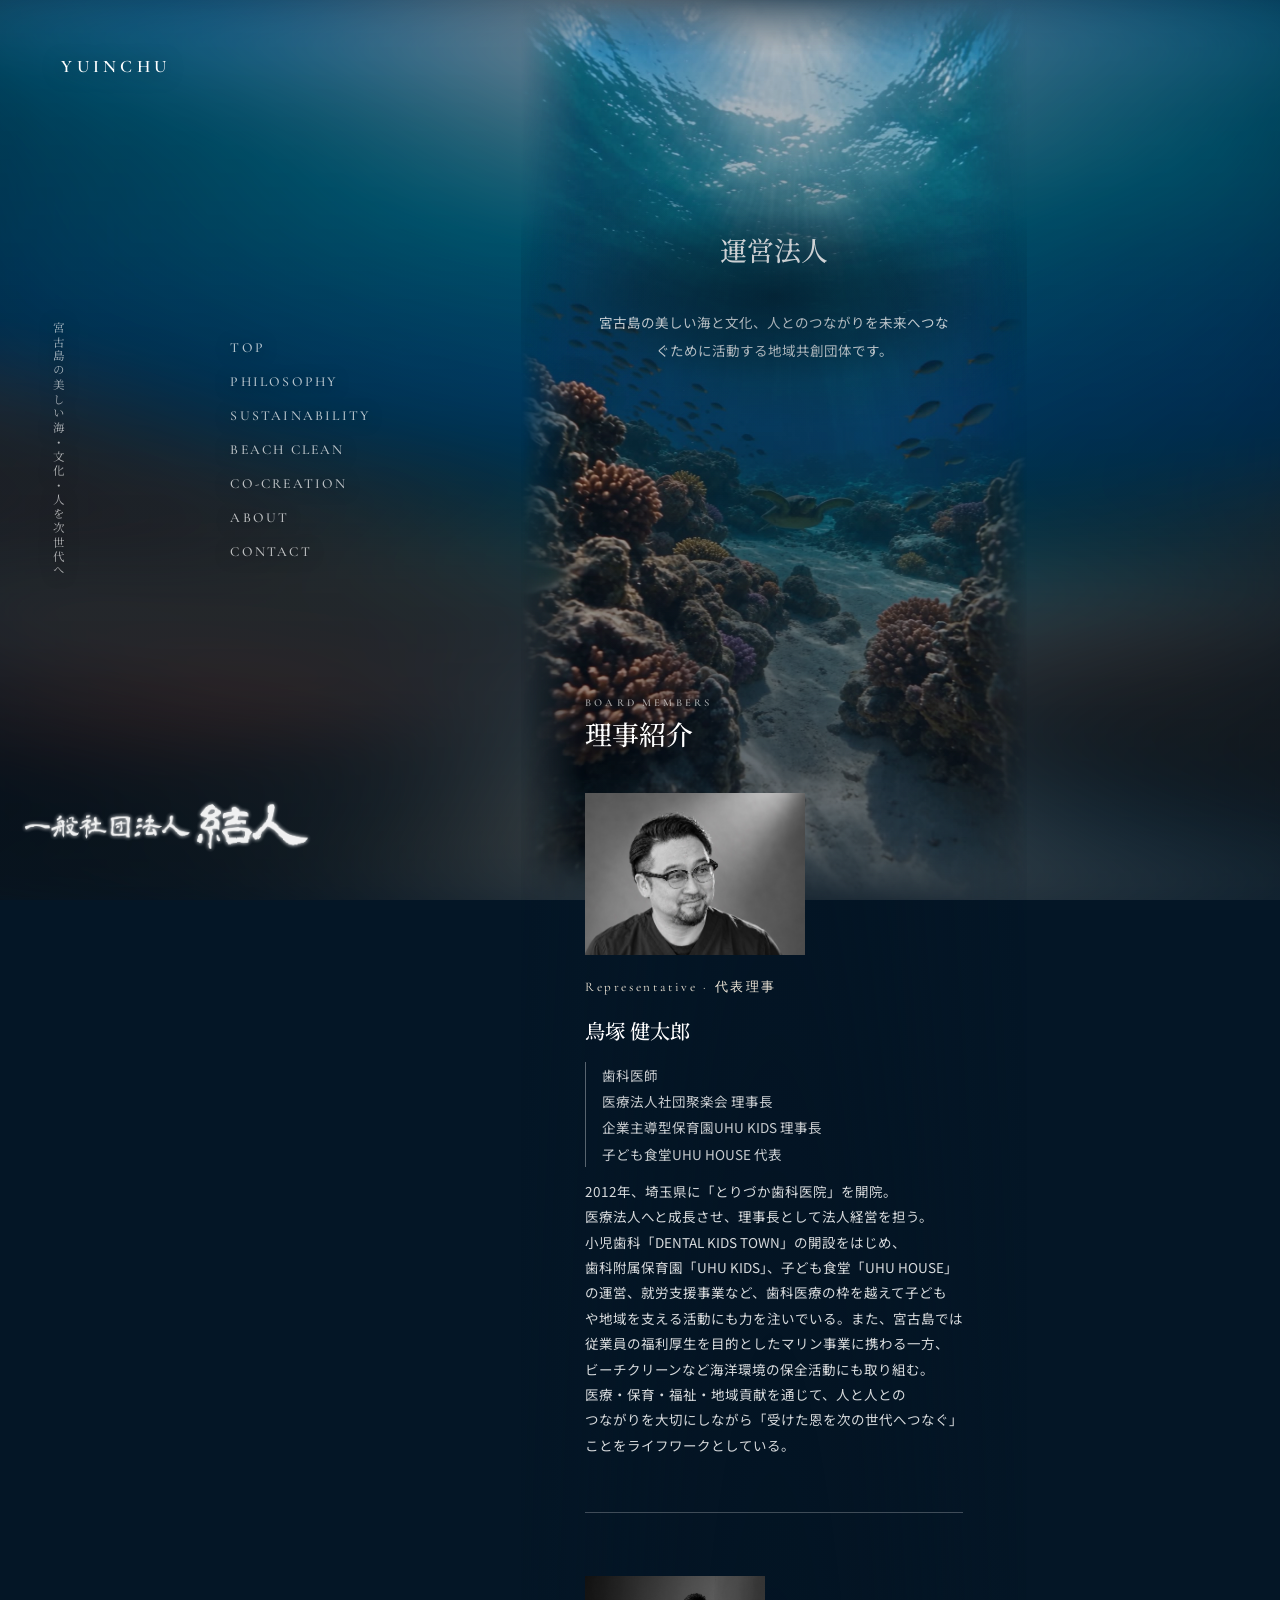
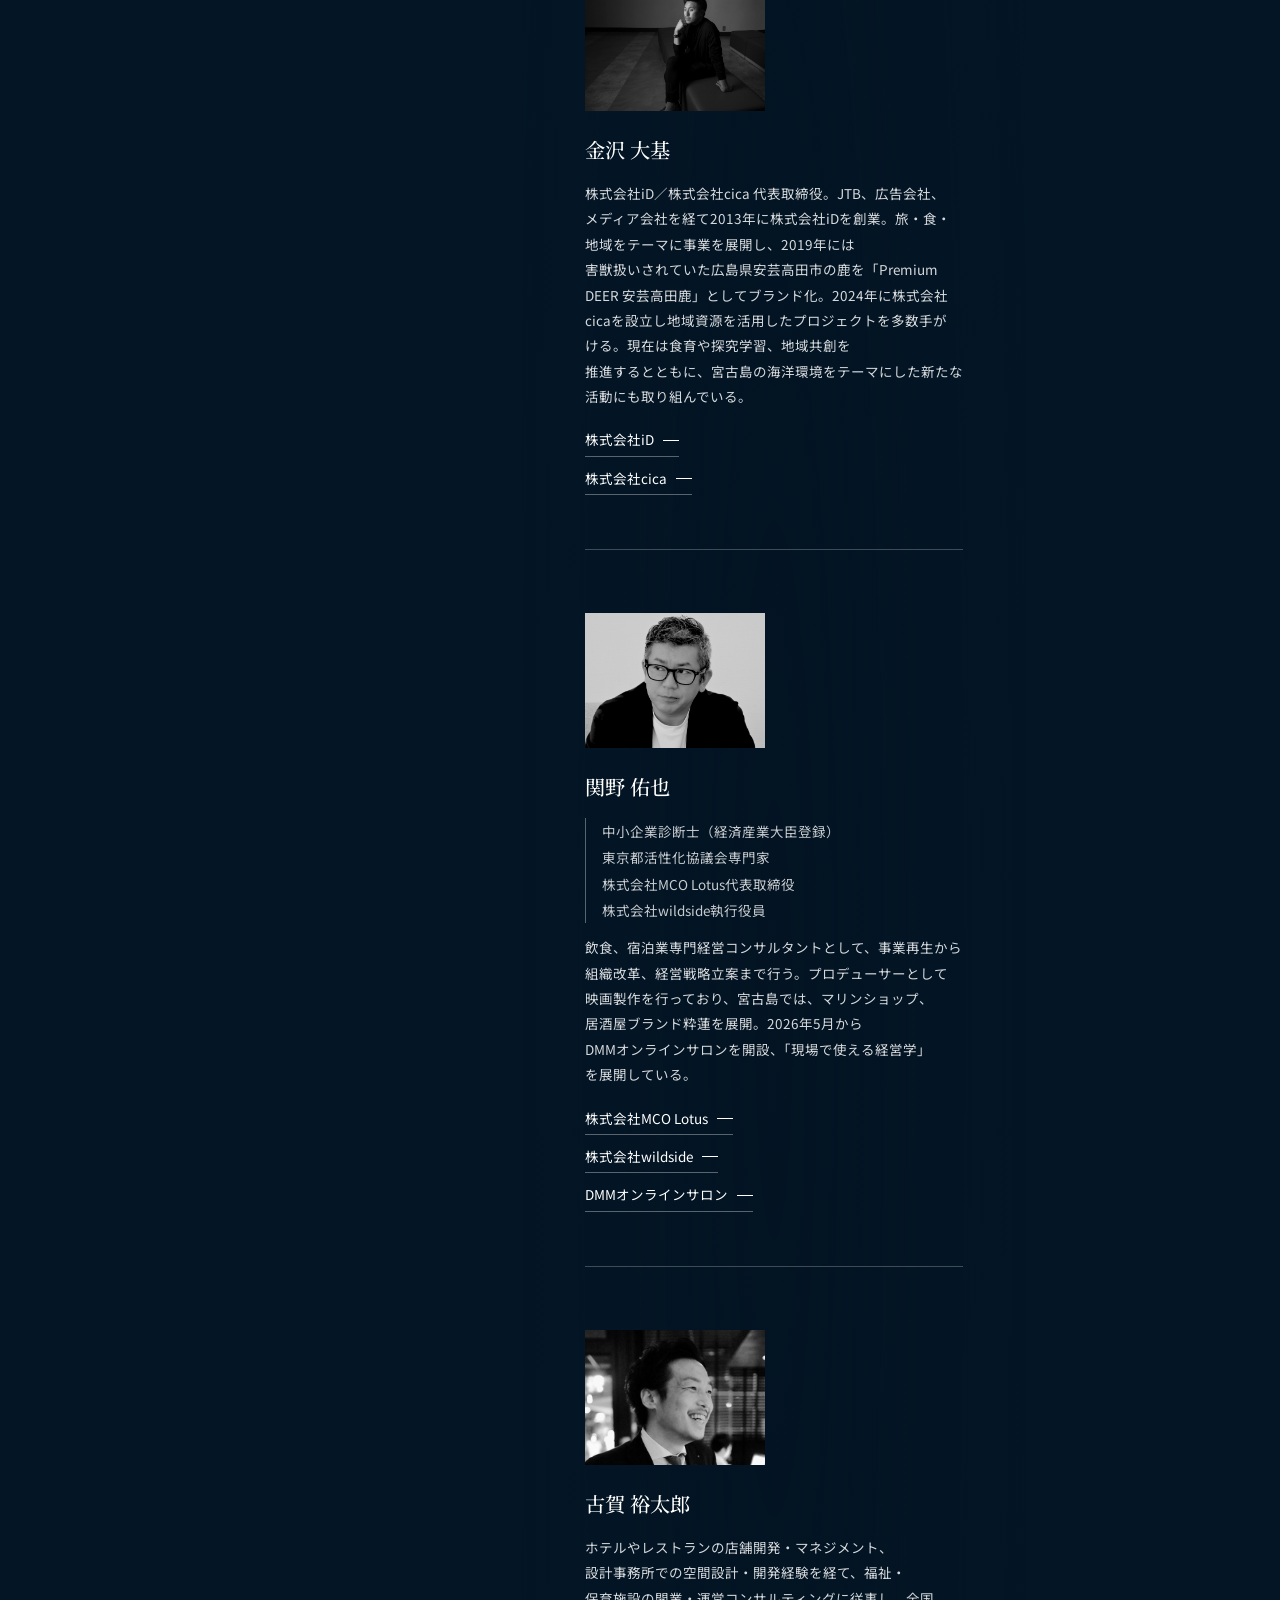
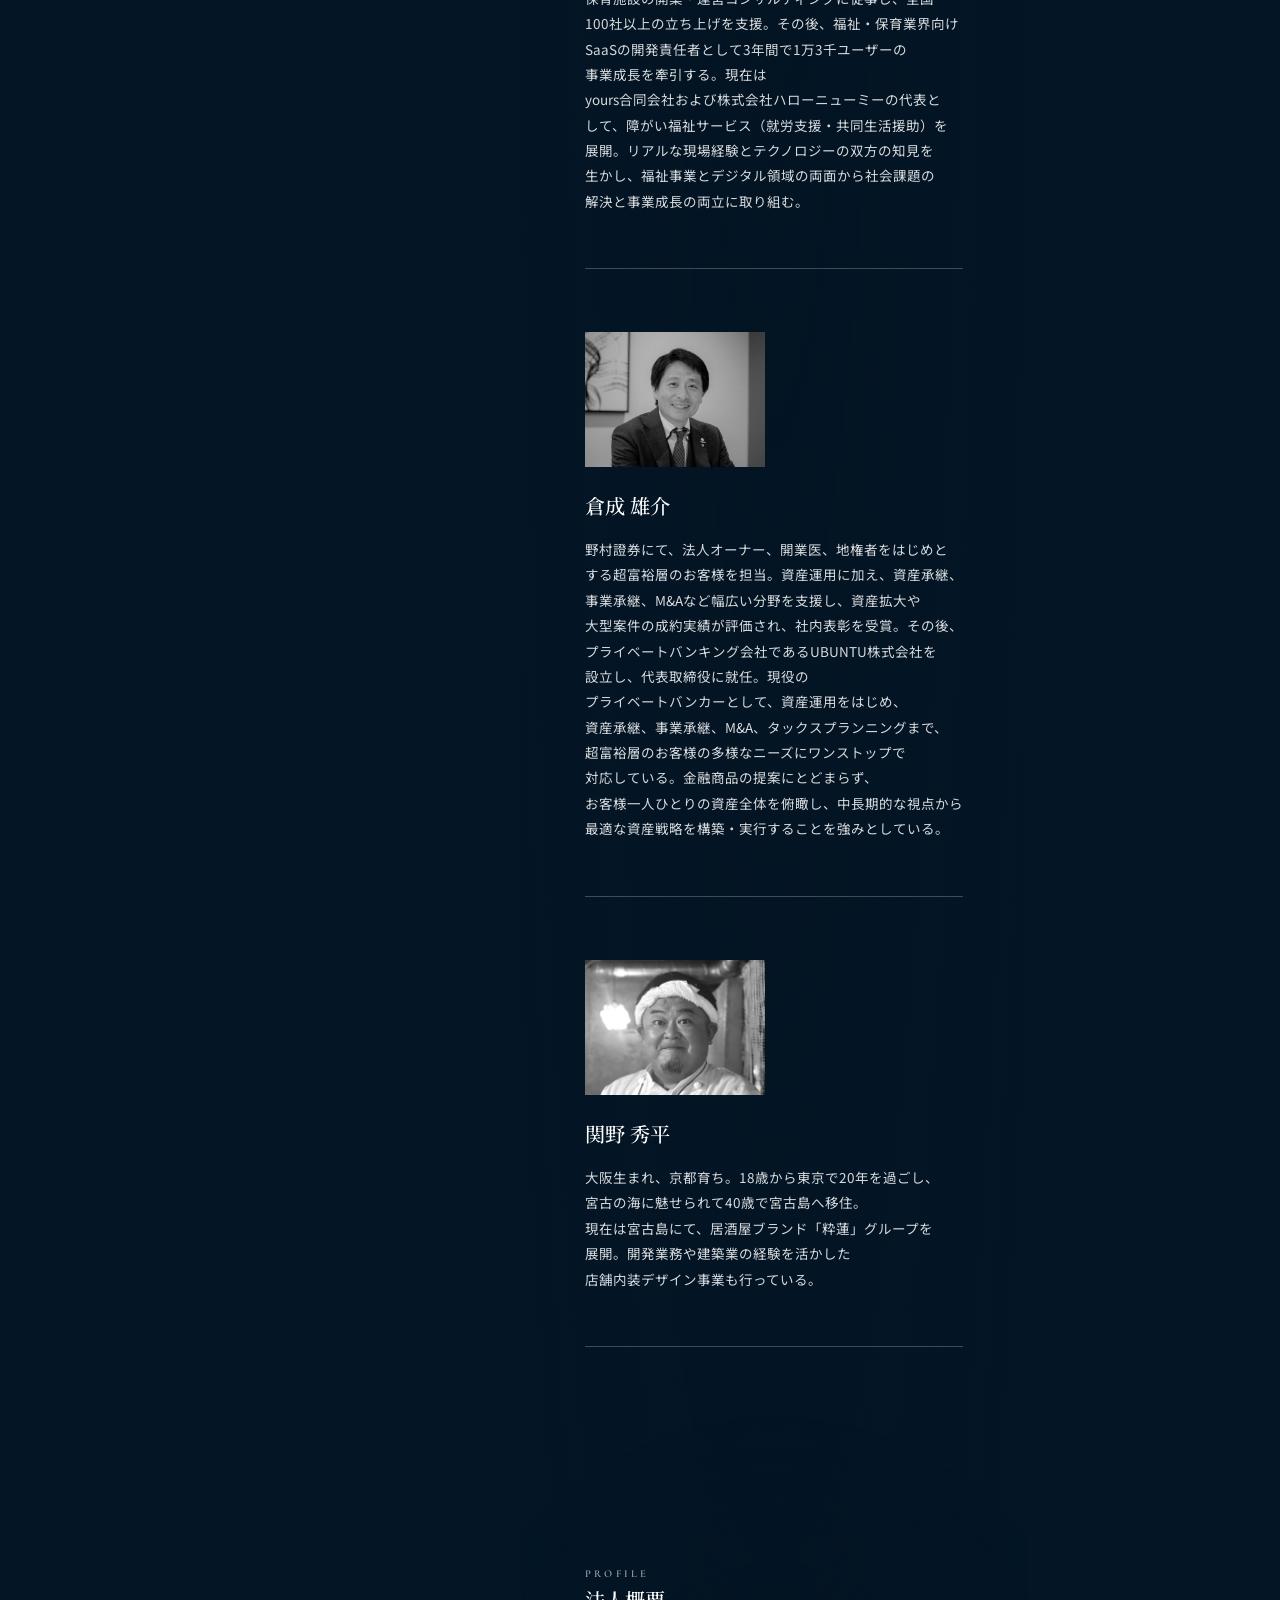
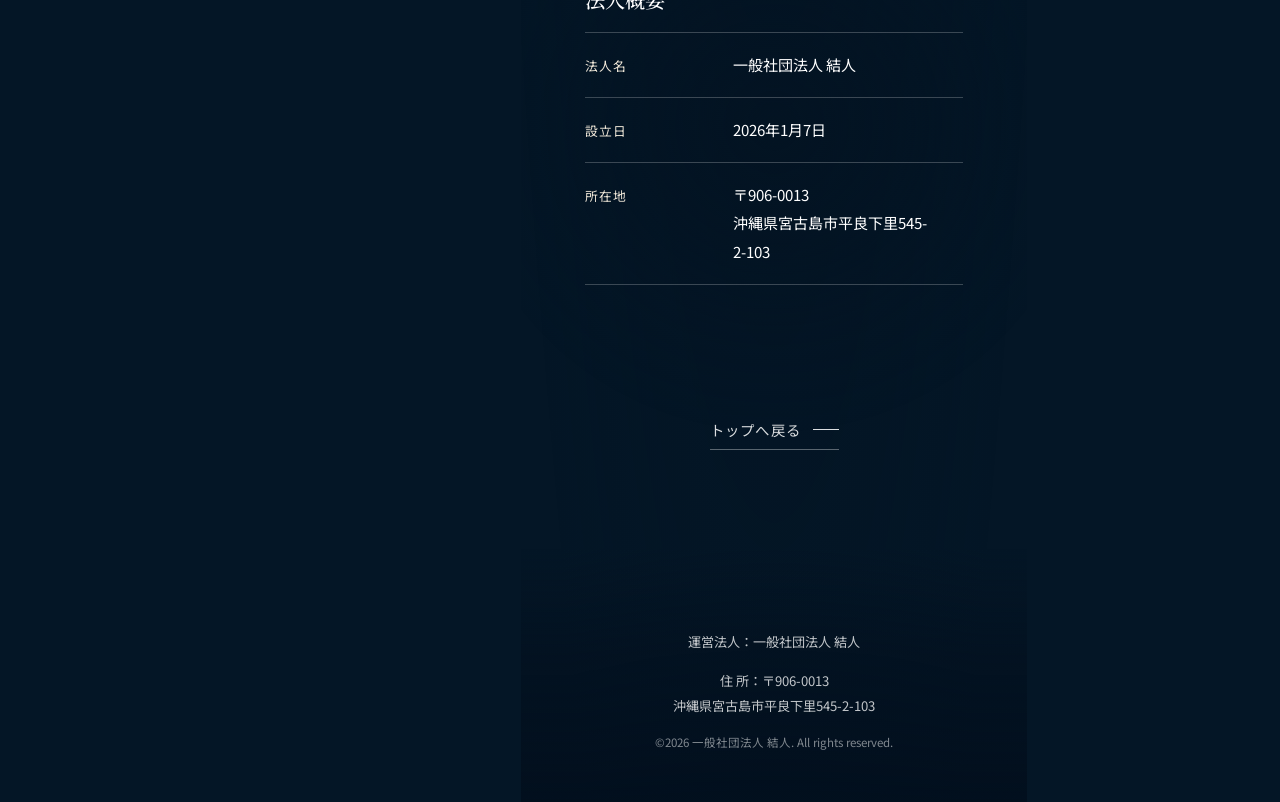
==== commit be33a49c: "Add Shuhei Sekino profile and link ABOUT to organization page" ====
--- a/about.html
+++ b/about.html
@@ -161,7 +161,7 @@
         <a href="index.html#sustainability">SUSTAINABILITY</a>
         <a href="index.html#beach-clean">BEACH CLEAN</a>
         <a href="index.html#co-creation">CO-CREATION</a>
-        <a href="index.html#company">ABOUT</a>
+        <a href="about.html">ABOUT</a>
         <a href="index.html#contact">CONTACT</a>
       </nav>
       <button class="menu-button" id="menu-button" type="button" aria-label="メニューを開閉" aria-controls="global-nav" aria-expanded="false">
@@ -234,17 +234,13 @@
             <h3 class="profile__name" lang="ja">倉成 雄介</h3>
             <p>野村證券にて、法人オーナー、開業医、地権者をはじめとする超富裕層のお客様を担当。資産運用に加え、資産承継、事業承継、M&amp;Aなど幅広い分野を支援し、資産拡大や大型案件の成約実績が評価され、社内表彰を受賞。その後、プライベートバンキング会社であるUBUNTU株式会社を設立し、代表取締役に就任。現役のプライベートバンカーとして、資産運用をはじめ、資産承継、事業承継、M&amp;A、タックスプランニングまで、超富裕層のお客様の多様なニーズにワンストップで対応している。金融商品の提案にとどまらず、お客様一人ひとりの資産全体を俯瞰し、中長期的な視点から最適な資産戦略を構築・実行することを強みとしている。</p>
           </article>
-          <div class="members__more">
-            <div class="member-grid" data-motion="slide">
-              <figure>
-                <img src="assets/directors/sekino-shuhei.jpg" alt="関野 秀平" loading="lazy">
-                <figcaption>
-                  <p class="member__name" lang="ja">関野 秀平</p>
-                  <p class="member__role">理事</p>
-                </figcaption>
-              </figure>
-            </div>
-          </div>
+          <article class="profile" data-motion="lines">
+            <figure class="profile__photo">
+              <img src="assets/directors/sekino-shuhei.jpg" alt="関野 秀平" loading="lazy">
+            </figure>
+            <h3 class="profile__name" lang="ja">関野 秀平</h3>
+            <p>大阪生まれ、京都育ち。18歳から東京で20年を過ごし、宮古の海に魅せられて40歳で宮古島へ移住。<br>現在は宮古島にて、居酒屋ブランド「粋蓮」グループを展開。開発業務や建築業の経験を活かした店舗内装デザイン事業も行っている。</p>
+          </article>
         </div>
       </div>
     </section>
